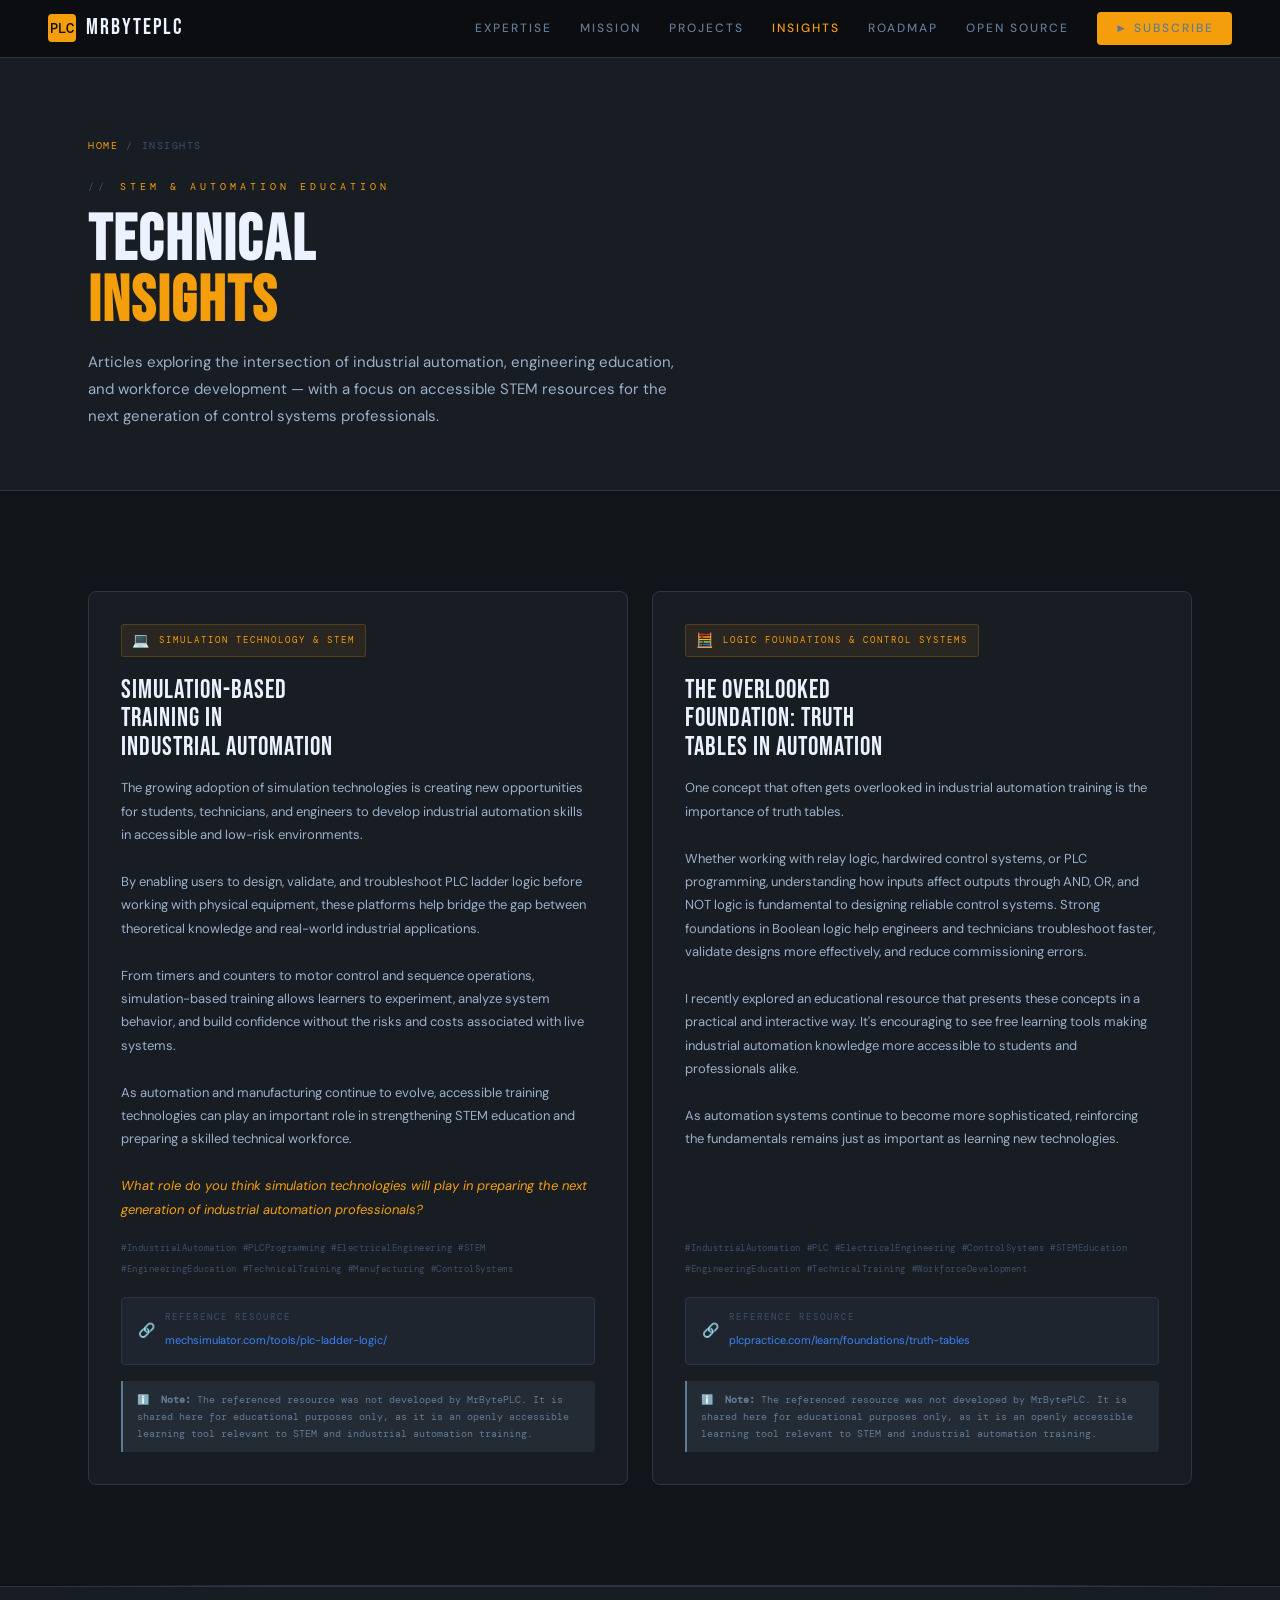
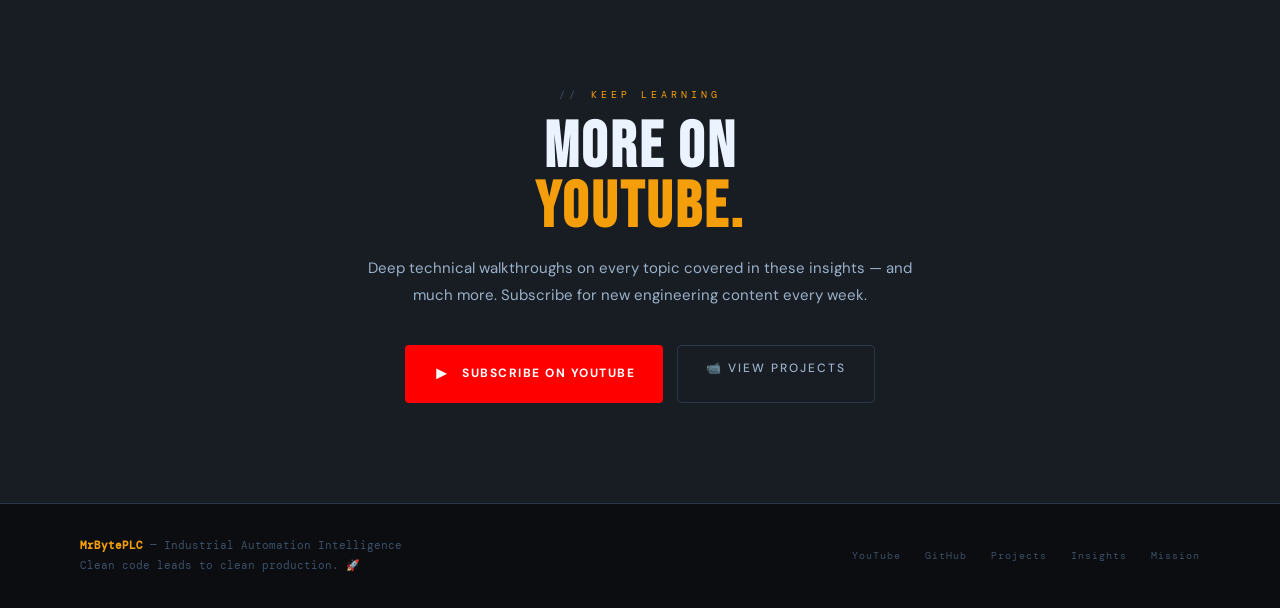
==== pages/insights.html @ 3a4d5b55 "Add files via upload" ====
<!DOCTYPE html>
<html lang="en">
<head>
<meta charset="UTF-8">
<meta name="viewport" content="width=device-width, initial-scale=1.0">
<meta name="description" content="MrBytePLC Insights &#x2014; Technical articles on industrial automation, STEM education, and workforce development in control systems engineering.">
<title>Insights &#x2014; MrBytePLC</title>
<link rel="stylesheet" href="../assets/css/main.css">
<link rel="stylesheet" href="../assets/css/sections.css">
<style>
/* ── Insights page hero ── */
.page-hero {
  padding-top: 58px;
  background: var(--plate);
  border-bottom: 1px solid var(--wire);
}
.page-hero-inner {
  max-width: 1200px; margin: 0 auto; padding: 80px 48px 60px;
}
.page-eyebrow {
  font-family: var(--mono); font-size: 10px; color: var(--amber);
  letter-spacing: 4px; text-transform: uppercase;
  display: flex; align-items: center; gap: 12px; margin-bottom: 16px;
}
.page-eyebrow::before { content: '//'; color: var(--dim); }
.page-h1 {
  font-family: var(--display); font-size: clamp(48px, 5vw, 80px);
  letter-spacing: 2px; line-height: .95; color: var(--bright); margin-bottom: 16px;
}
.page-h1 em { font-style: normal; color: var(--amber); }
.page-sub {
  font-size: 15px; color: var(--body); max-width: 600px; line-height: 1.8;
}

/* ── Breadcrumb ── */
.breadcrumb {
  display: flex; align-items: center; gap: 8px;
  font-family: var(--mono); font-size: 10px; color: var(--dim);
  letter-spacing: 1.5px; text-transform: uppercase; margin-bottom: 24px;
}
.breadcrumb a { color: var(--amber); text-decoration: none; transition: color .2s; }
.breadcrumb a:hover { color: var(--bright); }
.breadcrumb span { color: var(--dim); }
</style>
</head>
<body>

<!-- &#x2550;&#x2550;&#x2550;&#x2550;&#x2550;&#x2550;&#x2550;&#x2550;&#x2550; NAV &#x2550;&#x2550;&#x2550;&#x2550;&#x2550;&#x2550;&#x2550;&#x2550;&#x2550; -->
<nav>
  <a href="../index.html" class="nav-logo">
    <div class="logo-icon">PLC</div>
    MrBytePLC
  </a>
  <div class="nav-links">
    <a href="../index.html#pillars">Expertise</a>
    <a href="../index.html#mission">Mission</a>
    <a href="../index.html#projects">Projects</a>
    <a href="insights.html" class="active">Insights</a>
    <a href="../index.html#roadmap">Roadmap</a>
    <a href="../index.html#opensource">Open Source</a>
    <a href="https://youtube.com/@mrbyteplc" target="_blank" rel="noopener" class="nav-cta">&#x25BA; Subscribe</a>
  </div>
  <button class="nav-hamburger" id="nav-hamburger" onclick="toggleMobileNav()" aria-label="Menu">
    <span></span><span></span><span></span>
  </button>
</nav>

<div class="nav-mobile" id="nav-mobile">
  <a href="../index.html">&#x2302; Home</a>
  <a href="../index.html#pillars">&#x2699; Expertise</a>
  <a href="../index.html#projects">&#x1F4F9; Projects</a>
  <a href="insights.html">&#x1F4DD; Insights</a>
  <a href="../index.html#opensource">&#x1F4C2; Open Source</a>
  <a href="https://youtube.com/@mrbyteplc" target="_blank" rel="noopener">&#x25BA; YouTube</a>
</div>

<!-- &#x2550;&#x2550;&#x2550;&#x2550;&#x2550;&#x2550;&#x2550;&#x2550;&#x2550; PAGE HERO &#x2550;&#x2550;&#x2550;&#x2550;&#x2550;&#x2550;&#x2550;&#x2550;&#x2550; -->
<div class="page-hero">
  <div class="page-hero-inner">
    <div class="breadcrumb">
      <a href="../index.html">Home</a>
      <span>/</span>
      <span>Insights</span>
    </div>
    <div class="page-eyebrow">STEM &amp; Automation Education</div>
    <h1 class="page-h1">TECHNICAL<br><em>INSIGHTS</em></h1>
    <p class="page-sub">
      Articles exploring the intersection of industrial automation, engineering education, and
      workforce development &#x2014; with a focus on accessible STEM resources for the next generation
      of control systems professionals.
    </p>
  </div>
</div>

<!-- &#x2550;&#x2550;&#x2550;&#x2550;&#x2550;&#x2550;&#x2550;&#x2550;&#x2550; INSIGHTS &#x2550;&#x2550;&#x2550;&#x2550;&#x2550;&#x2550;&#x2550;&#x2550;&#x2550; -->
<section id="insights">
  <div class="section-inner">

    <div class="insights-grid">

      <!-- ───────── POST #1 ───────── -->
      <div class="insight-card fade-up">
        <div class="insight-tag">
          <span class="insight-icon">&#x1F4BB;</span>
          Simulation Technology &amp; STEM
        </div>
        <div class="insight-title">SIMULATION-BASED<br>TRAINING IN<br>INDUSTRIAL AUTOMATION</div>
        <div class="insight-body">
          <p>The growing adoption of simulation technologies is creating new opportunities for students,
          technicians, and engineers to develop industrial automation skills in accessible and low-risk environments.</p>
          <br>
          <p>By enabling users to design, validate, and troubleshoot PLC ladder logic before working with physical
          equipment, these platforms help bridge the gap between theoretical knowledge and real-world industrial applications.</p>
          <br>
          <p>From timers and counters to motor control and sequence operations, simulation-based training allows learners
          to experiment, analyze system behavior, and build confidence without the risks and costs associated with live systems.</p>
          <br>
          <p>As automation and manufacturing continue to evolve, accessible training technologies can play an important
          role in strengthening STEM education and preparing a skilled technical workforce.</p>
          <br>
          <p style="color:var(--amber);font-style:italic;font-size:13px;">
            What role do you think simulation technologies will play in preparing the next generation
            of industrial automation professionals?
          </p>
        </div>

        <div class="insight-hashtags">
          <span class="insight-hashtag">#IndustrialAutomation</span>
          <span class="insight-hashtag">#PLCProgramming</span>
          <span class="insight-hashtag">#ElectricalEngineering</span>
          <span class="insight-hashtag">#STEM</span>
          <span class="insight-hashtag">#EngineeringEducation</span>
          <span class="insight-hashtag">#TechnicalTraining</span>
          <span class="insight-hashtag">#Manufacturing</span>
          <span class="insight-hashtag">#ControlSystems</span>
        </div>

        <div class="insight-ref">
          <span class="insight-ref-icon">&#x1F517;</span>
          <div>
            <div class="insight-ref-label">Reference Resource</div>
            <a href="https://mechsimulator.com/tools/plc-ladder-logic/" target="_blank" rel="noopener">
              mechsimulator.com/tools/plc-ladder-logic/
            </a>
          </div>
        </div>

        <div class="insight-disclaimer">
          &#x2139;&#xFE0F;&nbsp; <strong>Note:</strong> The referenced resource was not developed by MrBytePLC.
          It is shared here for educational purposes only, as it is an openly accessible learning tool
          relevant to STEM and industrial automation training.
        </div>
      </div>

      <!-- ───────── POST #2 ───────── -->
      <div class="insight-card fade-up">
        <div class="insight-tag">
          <span class="insight-icon">&#x1F9EE;</span>
          Logic Foundations &amp; Control Systems
        </div>
        <div class="insight-title">THE OVERLOOKED<br>FOUNDATION: TRUTH<br>TABLES IN AUTOMATION</div>
        <div class="insight-body">
          <p>One concept that often gets overlooked in industrial automation training is the importance of truth tables.</p>
          <br>
          <p>Whether working with relay logic, hardwired control systems, or PLC programming, understanding how inputs
          affect outputs through AND, OR, and NOT logic is fundamental to designing reliable control systems.
          Strong foundations in Boolean logic help engineers and technicians troubleshoot faster, validate designs
          more effectively, and reduce commissioning errors.</p>
          <br>
          <p>I recently explored an educational resource that presents these concepts in a practical and interactive way.
          It&apos;s encouraging to see free learning tools making industrial automation knowledge more accessible to
          students and professionals alike.</p>
          <br>
          <p>As automation systems continue to become more sophisticated, reinforcing the fundamentals remains just as
          important as learning new technologies.</p>
        </div>

        <div class="insight-hashtags">
          <span class="insight-hashtag">#IndustrialAutomation</span>
          <span class="insight-hashtag">#PLC</span>
          <span class="insight-hashtag">#ElectricalEngineering</span>
          <span class="insight-hashtag">#ControlSystems</span>
          <span class="insight-hashtag">#STEMEducation</span>
          <span class="insight-hashtag">#EngineeringEducation</span>
          <span class="insight-hashtag">#TechnicalTraining</span>
          <span class="insight-hashtag">#WorkforceDevelopment</span>
        </div>

        <div class="insight-ref">
          <span class="insight-ref-icon">&#x1F517;</span>
          <div>
            <div class="insight-ref-label">Reference Resource</div>
            <a href="https://plcpractice.com/learn/foundations/truth-tables" target="_blank" rel="noopener">
              plcpractice.com/learn/foundations/truth-tables
            </a>
          </div>
        </div>

        <div class="insight-disclaimer">
          &#x2139;&#xFE0F;&nbsp; <strong>Note:</strong> The referenced resource was not developed by MrBytePLC.
          It is shared here for educational purposes only, as it is an openly accessible learning tool
          relevant to STEM and industrial automation training.
        </div>
      </div>

    </div><!-- /insights-grid -->
  </div>
</section>

<div class="divider"></div>

<!-- &#x2550;&#x2550;&#x2550;&#x2550;&#x2550;&#x2550;&#x2550;&#x2550;&#x2550; CTA &#x2550;&#x2550;&#x2550;&#x2550;&#x2550;&#x2550;&#x2550;&#x2550;&#x2550; -->
<section id="subscribe">
  <div class="subscribe-inner">
    <div class="section-eyebrow fade-up" style="justify-content:center;">Keep Learning</div>
    <h2 class="sub-h2 fade-up">MORE ON<br><em>YOUTUBE.</em></h2>
    <p class="sub-body fade-up">
      Deep technical walkthroughs on every topic covered in these insights &#x2014;
      and much more. Subscribe for new engineering content every week.
    </p>
    <div class="sub-actions fade-up">
      <a href="https://youtube.com/@mrbyteplc" target="_blank" rel="noopener" class="yt-btn">
        <span class="yt-icon">&#x25BA;</span> Subscribe on YouTube
      </a>
      <a href="../index.html#projects" class="btn-ghost">&#x1F4F9; View Projects</a>
    </div>
  </div>
</section>

<!-- &#x2550;&#x2550;&#x2550;&#x2550;&#x2550;&#x2550;&#x2550;&#x2550;&#x2550; FOOTER &#x2550;&#x2550;&#x2550;&#x2550;&#x2550;&#x2550;&#x2550;&#x2550;&#x2550; -->
<footer>
  <div class="footer-left">
    <strong>MrBytePLC</strong> &#x2014; Industrial Automation Intelligence<br>
    Clean code leads to clean production. &#x1F680;
  </div>
  <div class="footer-links">
    <a href="https://youtube.com/@mrbyteplc" target="_blank" rel="noopener">YouTube</a>
    <a href="https://github.com/mrbyteplc" target="_blank" rel="noopener">GitHub</a>
    <a href="../index.html#projects">Projects</a>
    <a href="insights.html">Insights</a>
    <a href="../index.html#mission">Mission</a>
  </div>
</footer>

<script>
// Mobile nav toggle
function toggleMobileNav() {
  const nav = document.getElementById('nav-mobile');
  const btn = document.getElementById('nav-hamburger');
  const open = nav.classList.toggle('open');
  btn.classList.toggle('open', open);
}
document.addEventListener('click', e => {
  if (e.target.matches('.nav-mobile a')) {
    document.getElementById('nav-mobile').classList.remove('open');
    document.getElementById('nav-hamburger').classList.remove('open');
  }
});

// Scroll animations
const observer = new IntersectionObserver((entries) => {
  entries.forEach((e, i) => {
    if (e.isIntersecting) {
      setTimeout(() => e.target.classList.add('visible'), i * 80);
      observer.unobserve(e.target);
    }
  });
}, { threshold: 0.08 });
document.querySelectorAll('.fade-up').forEach(el => observer.observe(el));
</script>
</body>
</html>
---- assets/css/main.css ----
/* ════════════════════════════════════════════════════
   MrBytePLC — Industrial Editorial Design System
   Dark steel + molten amber accent + precision grid
   Bebas Neue headers / DM Mono data / DM Sans body
   ════════════════════════════════════════════════════ */

@import url('https://fonts.googleapis.com/css2?family=Bebas+Neue&family=DM+Mono:ital,wght@0,300;0,400;0,500;1,300&family=DM+Sans:ital,opsz,wght@0,9..40,300;0,9..40,400;0,9..40,500;0,9..40,700;1,9..40,300&display=swap');

:root {
  --ink:    #0b0d10;
  --steel:  #111519;
  --plate:  #181d24;
  --seam:   #232b35;
  --grid:   #1e252f;
  --wire:   #2a3545;
  --dim:    #3d5068;
  --muted:  #627b95;
  --body:   #9ab0c8;
  --text:   #d4e4f4;
  --bright: #eaf3ff;
  --amber:  #f59e0b;
  --amber2: #d97706;
  --amberg: rgba(245,158,11,.08);
  --green:  #10b981;
  --greeng: rgba(16,185,129,.08);
  --red:    #ef4444;
  --blue:   #3b82f6;
  --blueg:  rgba(59,130,246,.08);
  --mono: 'DM Mono', monospace;
  --sans: 'DM Sans', sans-serif;
  --display: 'Bebas Neue', sans-serif;
}

*, *::before, *::after { box-sizing: border-box; margin: 0; padding: 0; }
html { scroll-behavior: smooth; }

body {
  background: var(--ink);
  color: var(--text);
  font-family: var(--sans);
  font-size: 15px;
  line-height: 1.65;
  overflow-x: hidden;
}

::-webkit-scrollbar { width: 4px; }
::-webkit-scrollbar-track { background: var(--steel); }
::-webkit-scrollbar-thumb { background: var(--amber); border-radius: 2px; }

/* ── Background grid texture ── */
body::before {
  content: '';
  position: fixed; inset: 0;
  background-image:
    repeating-linear-gradient(0deg, transparent, transparent 39px, rgba(255,255,255,.018) 40px),
    repeating-linear-gradient(90deg, transparent, transparent 39px, rgba(255,255,255,.018) 40px);
  pointer-events: none; z-index: 0;
}

/* ══════════════════════════════════
   NAV
   ══════════════════════════════════ */
nav {
  position: fixed; top: 0; left: 0; right: 0; z-index: 100;
  background: rgba(11,13,16,.92);
  backdrop-filter: blur(20px);
  border-bottom: 1px solid var(--wire);
  padding: 0 48px;
  display: flex; align-items: center; justify-content: space-between;
  height: 58px;
}
.nav-logo {
  font-family: var(--display);
  font-size: 22px;
  letter-spacing: 2px;
  color: var(--bright);
  text-decoration: none;
  display: flex; align-items: center; gap: 10px;
}
.nav-logo .logo-icon {
  width: 28px; height: 28px;
  background: var(--amber);
  border-radius: 4px;
  display: flex; align-items: center; justify-content: center;
  font-size: 14px; font-family: var(--mono); font-weight: 500;
  color: var(--ink); letter-spacing: 0;
}
.nav-links { display: flex; gap: 28px; align-items: center; }
.nav-links a {
  color: var(--muted); text-decoration: none; font-size: 12px;
  font-weight: 500; letter-spacing: 2px; text-transform: uppercase;
  transition: color .2s;
}
.nav-links a:hover, .nav-links a.active { color: var(--amber); }
.nav-cta {
  background: var(--amber); color: var(--ink);
  padding: 7px 18px; border-radius: 4px;
  font-size: 11px; font-weight: 700; letter-spacing: 1.5px;
  text-transform: uppercase; text-decoration: none;
  transition: background .2s;
}
.nav-cta:hover { background: var(--amber2); color: var(--ink) !important; }

/* ── Mobile menu toggle ── */
.nav-hamburger {
  display: none; flex-direction: column; gap: 5px; cursor: pointer;
  background: none; border: none; padding: 4px;
}
.nav-hamburger span {
  display: block; width: 22px; height: 2px;
  background: var(--muted); border-radius: 2px;
  transition: all .25s;
}
.nav-hamburger.open span:nth-child(1) { transform: rotate(45deg) translate(5px, 5px); }
.nav-hamburger.open span:nth-child(2) { opacity: 0; }
.nav-hamburger.open span:nth-child(3) { transform: rotate(-45deg) translate(5px, -5px); }

.nav-mobile {
  display: none; position: fixed;
  top: 58px; left: 0; right: 0;
  background: rgba(11,13,16,.98);
  border-bottom: 1px solid var(--wire);
  padding: 24px 28px; flex-direction: column; gap: 20px; z-index: 99;
}
.nav-mobile.open { display: flex; }
.nav-mobile a {
  color: var(--muted); text-decoration: none; font-size: 13px;
  font-weight: 500; letter-spacing: 2px; text-transform: uppercase;
  transition: color .2s; padding: 8px 0; border-bottom: 1px solid var(--seam);
}
.nav-mobile a:hover { color: var(--amber); }

/* ══════════════════════════════════
   SECTION STRUCTURE
   ══════════════════════════════════ */
section { position: relative; z-index: 1; }
.section-inner { max-width: 1200px; margin: 0 auto; padding: 100px 48px; }
.section-inner.narrow { max-width: 860px; }

.section-eyebrow {
  font-family: var(--mono); font-size: 10px; color: var(--amber);
  letter-spacing: 4px; text-transform: uppercase;
  margin-bottom: 14px; display: flex; align-items: center; gap: 12px;
}
.section-eyebrow::before { content: '//'; color: var(--dim); }

.section-h2 {
  font-family: var(--display); font-size: clamp(42px, 4vw, 64px);
  letter-spacing: 2px; line-height: .95;
  color: var(--bright); margin-bottom: 16px;
}
.section-sub {
  font-size: 15px; color: var(--body); max-width: 580px;
  line-height: 1.8; margin-bottom: 60px;
}

/* Divider */
.divider {
  height: 1px;
  background: linear-gradient(90deg, transparent, var(--wire) 20%, var(--wire) 80%, transparent);
  margin: 0 48px;
}

/* ══════════════════════════════════
   BUTTONS
   ══════════════════════════════════ */
.btn-primary {
  background: var(--amber); color: var(--ink);
  padding: 13px 28px; border-radius: 4px; font-weight: 700;
  font-size: 12px; letter-spacing: 2px; text-transform: uppercase;
  text-decoration: none; transition: all .2s;
  border: 2px solid var(--amber); display: inline-block;
}
.btn-primary:hover { background: transparent; color: var(--amber); }

.btn-ghost {
  border: 1px solid var(--wire); color: var(--body);
  padding: 13px 28px; border-radius: 4px; font-weight: 500;
  font-size: 12px; letter-spacing: 2px; text-transform: uppercase;
  text-decoration: none; transition: all .2s; display: inline-block;
}
.btn-ghost:hover { border-color: var(--amber); color: var(--amber); }

/* ══════════════════════════════════
   FOOTER
   ══════════════════════════════════ */
footer {
  background: var(--ink);
  border-top: 1px solid var(--wire);
  padding: 32px 80px;
  display: flex; align-items: center; justify-content: space-between;
  position: relative; z-index: 1;
}
.footer-left { font-family: var(--mono); font-size: 11px; color: var(--dim); line-height: 1.8; }
.footer-left strong { color: var(--amber); }
.footer-links { display: flex; gap: 24px; }
.footer-links a {
  font-family: var(--mono); font-size: 10px; color: var(--dim);
  text-decoration: none; letter-spacing: 1px; transition: color .2s;
}
.footer-links a:hover { color: var(--amber); }

/* ══════════════════════════════════
   MODAL VIDEO
   ══════════════════════════════════ */
.modal-overlay {
  display: none; position: fixed; inset: 0; z-index: 1000;
  background: rgba(11,13,16,.94); backdrop-filter: blur(8px);
  align-items: center; justify-content: center;
}
.modal-overlay.open { display: flex; }
.modal-box {
  background: var(--plate); border: 1px solid var(--wire);
  border-radius: 10px; padding: 0; overflow: hidden;
  max-width: 860px; width: 90%; max-height: 90vh;
  position: relative;
}
.modal-close {
  position: absolute; top: 16px; right: 16px;
  background: var(--seam); border: none; color: var(--muted);
  width: 34px; height: 34px; border-radius: 50%; cursor: pointer;
  font-size: 16px; transition: all .2s; z-index: 10;
}
.modal-close:hover { background: var(--red); color: #fff; }
.modal-iframe { display: block; width: 100%; aspect-ratio: 16/9; border: none; }

/* ══════════════════════════════════
   ANIMATIONS
   ══════════════════════════════════ */
.fade-up {
  opacity: 0; transform: translateY(24px);
  transition: opacity .7s ease, transform .7s ease;
}
.fade-up.visible { opacity: 1; transform: translateY(0); }

/* ══════════════════════════════════
   RESPONSIVE
   ══════════════════════════════════ */
@media (max-width: 900px) {
  nav { padding: 0 24px; }
  .nav-links { display: none; }
  .nav-hamburger { display: flex; }
  .section-inner { padding: 60px 28px; }
  .divider { margin: 0 24px; }
  footer { flex-direction: column; gap: 16px; padding: 28px; text-align: center; }
  .footer-links { flex-wrap: wrap; justify-content: center; }
}
---- assets/css/sections.css ----
/* ══════════════════════════════════
   PILLARS — What We Build
   ══════════════════════════════════ */
#pillars { background: var(--steel); }
.pillars-grid {
  display: grid; grid-template-columns: repeat(3, 1fr); gap: 2px;
  background: var(--wire); border: 1px solid var(--wire);
  border-radius: 6px; overflow: hidden;
}
.pillar {
  background: var(--plate); padding: 36px 28px;
  transition: background .25s; cursor: default;
}
.pillar:hover { background: var(--grid); }
.pillar-icon { font-size: 24px; margin-bottom: 18px; }
.pillar-num {
  font-family: var(--mono); font-size: 10px; color: var(--dim);
  letter-spacing: 2px; margin-bottom: 10px;
}
.pillar h3 {
  font-family: var(--display); font-size: 24px; letter-spacing: 1px;
  color: var(--bright); margin-bottom: 10px; line-height: 1.1;
}
.pillar p { font-size: 13px; color: var(--muted); line-height: 1.7; }
.pillar-tag {
  display: inline-block; margin-top: 16px;
  font-family: var(--mono); font-size: 9px; letter-spacing: 2px;
  color: var(--amber); background: var(--amberg);
  border: 1px solid rgba(245,158,11,.2); padding: 3px 8px; border-radius: 3px;
}

/* ══════════════════════════════════
   MISSION BAND
   ══════════════════════════════════ */
#mission {
  background: var(--plate);
  border-top: 1px solid var(--wire);
  border-bottom: 1px solid var(--wire);
}
.mission-grid { display: grid; grid-template-columns: 1fr 1fr; gap: 80px; align-items: center; }
.mission-left p { font-size: 16px; color: var(--body); line-height: 1.9; margin-bottom: 20px; }
.mission-left p strong { color: var(--amber); font-weight: 500; }
.mission-quote {
  border-left: 3px solid var(--amber);
  padding: 20px 24px; margin: 30px 0;
  background: var(--amberg); border-radius: 0 6px 6px 0;
}
.mission-quote p {
  font-family: var(--mono); font-size: 13px; color: var(--text);
  line-height: 1.8; margin: 0; font-style: italic;
}
.impact-cards { display: flex; flex-direction: column; gap: 14px; }
.impact-card {
  background: var(--grid); border: 1px solid var(--wire);
  border-radius: 6px; padding: 20px 22px;
  display: flex; gap: 18px; align-items: flex-start;
  transition: border-color .2s;
}
.impact-card:hover { border-color: var(--amber); }
.impact-icon { font-size: 22px; flex-shrink: 0; margin-top: 2px; }
.impact-title { font-size: 13px; font-weight: 600; color: var(--bright); margin-bottom: 5px; letter-spacing: .3px; }
.impact-desc { font-size: 12px; color: var(--muted); line-height: 1.6; }

/* ══════════════════════════════════
   PROJECTS / VIDEOS SECTION
   ══════════════════════════════════ */
#projects { background: var(--ink); }

/* Filter bar */
.filter-bar {
  display: flex; gap: 8px; margin-bottom: 40px; flex-wrap: wrap;
}
.filter-btn {
  padding: 7px 16px; border-radius: 4px; cursor: pointer;
  font-family: var(--mono); font-size: 10px; letter-spacing: 2px;
  text-transform: uppercase; transition: all .2s;
  border: 1px solid var(--wire); background: transparent; color: var(--muted);
}
.filter-btn:hover, .filter-btn.active {
  background: var(--amber); color: var(--ink); border-color: var(--amber);
}

/* Category labels */
.cat-studio  { background: rgba(245,158,11,.15); color: var(--amber); border-color: rgba(245,158,11,.3); }
.cat-oee     { background: rgba(16,185,129,.15);  color: var(--green); border-color: rgba(16,185,129,.3); }
.cat-network { background: rgba(59,130,246,.15);  color: var(--blue);  border-color: rgba(59,130,246,.3); }
.cat-mes     { background: rgba(168,85,247,.15);  color: #a855f7;      border-color: rgba(168,85,247,.3); }
.cat-troubl  { background: rgba(239,68,68,.15);   color: var(--red);   border-color: rgba(239,68,68,.3); }
.cat-vision  { background: rgba(251,191,36,.15);  color: #fbbf24;      border-color: rgba(251,191,36,.3); }

/* Add video panel */
.add-video-panel {
  background: var(--plate); border: 1px solid var(--wire);
  border-radius: 8px; padding: 28px; margin-bottom: 40px;
}
.avp-title {
  font-family: var(--display); font-size: 22px; letter-spacing: 1.5px;
  color: var(--bright); margin-bottom: 20px;
  display: flex; align-items: center; gap: 10px;
}
.avp-title span { color: var(--amber); }
.form-row { display: grid; grid-template-columns: 1fr 1fr; gap: 14px; margin-bottom: 14px; }
.form-row.full { grid-template-columns: 1fr; }
.field label {
  display: block; font-family: var(--mono); font-size: 10px; letter-spacing: 2px;
  color: var(--muted); text-transform: uppercase; margin-bottom: 6px;
}
.field input, .field select, .field textarea {
  width: 100%; background: var(--ink); border: 1px solid var(--wire);
  color: var(--text); font-family: var(--sans); font-size: 13px;
  padding: 10px 14px; border-radius: 4px; outline: none; transition: border-color .2s;
}
.field textarea { resize: vertical; min-height: 72px; }
.field input:focus, .field select:focus, .field textarea:focus { border-color: var(--amber); }
.field select option { background: var(--ink); }
.form-actions { display: flex; gap: 10px; margin-top: 6px; }
.btn-add {
  background: var(--amber); color: var(--ink); border: none;
  padding: 10px 24px; border-radius: 4px; font-family: var(--sans);
  font-weight: 700; font-size: 12px; letter-spacing: 1.5px;
  text-transform: uppercase; cursor: pointer; transition: background .2s;
}
.btn-add:hover { background: var(--amber2); }
.btn-cancel {
  background: transparent; color: var(--muted); border: 1px solid var(--wire);
  padding: 10px 18px; border-radius: 4px; font-family: var(--sans);
  font-size: 12px; cursor: pointer; transition: all .2s;
}
.btn-cancel:hover { border-color: var(--muted); color: var(--text); }

.btn-toggle-add {
  display: flex; align-items: center; gap: 8px;
  background: var(--amberg); color: var(--amber);
  border: 1px solid rgba(245,158,11,.3); padding: 10px 20px;
  border-radius: 4px; font-family: var(--mono); font-size: 11px;
  letter-spacing: 2px; text-transform: uppercase; cursor: pointer;
  transition: all .2s; margin-bottom: 24px;
}
.btn-toggle-add:hover { background: var(--amber); color: var(--ink); }

/* Project / Video cards */
.video-grid {
  display: grid; grid-template-columns: repeat(3, 1fr); gap: 20px;
}
.video-card {
  background: var(--plate); border: 1px solid var(--wire);
  border-radius: 8px; overflow: hidden;
  transition: border-color .25s, transform .2s;
}
.video-card:hover { border-color: var(--amber); transform: translateY(-3px); }
.vc-thumb {
  position: relative; aspect-ratio: 16/9;
  background: var(--grid); cursor: pointer; overflow: hidden;
}
.vc-thumb img {
  width: 100%; height: 100%; object-fit: cover; transition: transform .3s;
}
.video-card:hover .vc-thumb img { transform: scale(1.04); }
.vc-play {
  position: absolute; inset: 0;
  display: flex; align-items: center; justify-content: center;
  background: rgba(0,0,0,.35); opacity: 0; transition: opacity .2s;
}
.vc-thumb:hover .vc-play { opacity: 1; }
.vc-play-icon {
  width: 48px; height: 48px; background: var(--amber);
  border-radius: 50%; display: flex; align-items: center; justify-content: center;
  font-size: 18px; color: var(--ink); padding-left: 3px;
}
.vc-duration {
  position: absolute; bottom: 8px; right: 8px;
  background: rgba(0,0,0,.75); color: var(--bright);
  font-family: var(--mono); font-size: 10px; padding: 2px 6px;
  border-radius: 3px; letter-spacing: .5px;
}
.vc-cat {
  position: absolute; top: 8px; left: 8px;
  font-family: var(--mono); font-size: 9px; letter-spacing: 1.5px;
  text-transform: uppercase; padding: 3px 8px; border-radius: 3px; border: 1px solid;
}
.vc-body { padding: 18px; }
.vc-title { font-size: 14px; font-weight: 600; color: var(--bright); line-height: 1.4; margin-bottom: 8px; }
.vc-desc { font-size: 12px; color: var(--muted); line-height: 1.6; margin-bottom: 14px; }

/* Project benefits list */
.vc-benefits {
  list-style: none; padding: 0; margin: 0 0 14px;
  display: flex; flex-direction: column; gap: 5px;
}
.vc-benefits li {
  font-size: 11px; color: var(--body); display: flex; align-items: flex-start; gap: 7px;
  line-height: 1.5;
}
.vc-benefits li::before { content: '✦'; color: var(--amber); flex-shrink: 0; font-size: 9px; margin-top: 2px; }

.vc-meta {
  display: flex; align-items: center; justify-content: space-between;
  border-top: 1px solid var(--seam); padding-top: 12px;
}
.vc-meta-left { font-family: var(--mono); font-size: 10px; color: var(--dim); }
.vc-watch {
  font-family: var(--mono); font-size: 10px; color: var(--amber);
  text-decoration: none; letter-spacing: 1px; padding: 4px 10px;
  border: 1px solid rgba(245,158,11,.3); border-radius: 3px;
  transition: all .2s;
}
.vc-watch:hover { background: var(--amber); color: var(--ink); }
.vc-del {
  background: none; border: none; color: var(--dim); cursor: pointer;
  font-size: 13px; padding: 4px 6px; transition: color .2s;
}
.vc-del:hover { color: var(--red); }

.empty-state {
  grid-column: 1/-1; text-align: center; padding: 80px 40px;
  border: 1px dashed var(--wire); border-radius: 8px;
}
.empty-state h3 { font-family: var(--display); font-size: 32px; color: var(--dim); margin-bottom: 10px; letter-spacing: 2px; }
.empty-state p { font-size: 13px; color: var(--dim); }

/* ══════════════════════════════════
   INSIGHTS / BLOG
   ══════════════════════════════════ */
#insights { background: var(--steel); }
.insights-grid {
  display: grid; grid-template-columns: repeat(2, 1fr); gap: 24px;
}
.insight-card {
  background: var(--plate); border: 1px solid var(--wire);
  border-radius: 8px; padding: 32px;
  transition: border-color .25s, transform .2s;
  display: flex; flex-direction: column;
}
.insight-card:hover { border-color: var(--amber); transform: translateY(-3px); }
.insight-tag {
  display: inline-flex; align-items: center; gap: 8px;
  font-family: var(--mono); font-size: 9px; letter-spacing: 2px;
  text-transform: uppercase; color: var(--amber);
  background: var(--amberg); border: 1px solid rgba(245,158,11,.2);
  padding: 4px 10px; border-radius: 3px; margin-bottom: 20px; width: fit-content;
}
.insight-icon { font-size: 14px; }
.insight-title {
  font-family: var(--display); font-size: 26px; letter-spacing: 1px;
  color: var(--bright); line-height: 1.1; margin-bottom: 14px;
}
.insight-body {
  font-size: 13px; color: var(--body); line-height: 1.8;
  margin-bottom: 20px; flex: 1;
}
.insight-hashtags {
  display: flex; gap: 6px; flex-wrap: wrap; margin-bottom: 20px;
}
.insight-hashtag {
  font-family: var(--mono); font-size: 9px; color: var(--dim);
  letter-spacing: .5px;
}
.insight-ref {
  background: var(--grid); border: 1px solid var(--wire);
  border-radius: 4px; padding: 12px 16px; margin-bottom: 16px;
  display: flex; align-items: center; gap: 10px;
}
.insight-ref-icon { font-size: 14px; color: var(--amber); flex-shrink: 0; }
.insight-ref-label {
  font-family: var(--mono); font-size: 9px; letter-spacing: 2px;
  text-transform: uppercase; color: var(--dim); margin-bottom: 3px;
}
.insight-ref a {
  font-size: 11px; color: var(--blue); text-decoration: none; word-break: break-all;
  transition: color .2s;
}
.insight-ref a:hover { color: var(--amber); }
.insight-disclaimer {
  background: var(--seam); border-left: 2px solid var(--muted);
  border-radius: 0 4px 4px 0; padding: 10px 14px;
  font-family: var(--mono); font-size: 10px; color: var(--muted);
  line-height: 1.7; margin-top: auto;
}

/* ══════════════════════════════════
   ROADMAP
   ══════════════════════════════════ */
#roadmap { background: var(--steel); }
.roadmap-list { display: flex; flex-direction: column; gap: 0; }
.roadmap-item {
  display: grid; grid-template-columns: 160px 1fr;
  gap: 32px; padding: 28px 0; border-bottom: 1px solid var(--wire);
  align-items: start;
}
.roadmap-item:last-child { border-bottom: none; }
.rm-phase {
  font-family: var(--mono); font-size: 10px; letter-spacing: 2px;
  text-transform: uppercase; color: var(--amber); padding-top: 4px;
}
.rm-status {
  display: inline-block; margin-top: 8px;
  font-size: 9px; padding: 2px 8px; border-radius: 3px;
  background: var(--greeng); color: var(--green);
  border: 1px solid rgba(16,185,129,.3);
}
.rm-status.building {
  background: var(--amberg); color: var(--amber);
  border-color: rgba(245,158,11,.3);
}
.rm-status.planned {
  background: var(--blueg); color: var(--blue);
  border-color: rgba(59,130,246,.3);
}
.rm-body h4 {
  font-family: var(--display); font-size: 22px; letter-spacing: 1px;
  color: var(--bright); margin-bottom: 8px; line-height: 1.1;
}
.rm-body p { font-size: 13px; color: var(--muted); line-height: 1.7; }
.rm-tags { display: flex; gap: 6px; flex-wrap: wrap; margin-top: 12px; }
.rm-tag {
  font-family: var(--mono); font-size: 9px; letter-spacing: 1.5px;
  padding: 3px 8px; border-radius: 3px;
  background: var(--seam); color: var(--body); border: 1px solid var(--wire);
}

/* ══════════════════════════════════
   OPEN SOURCE
   ══════════════════════════════════ */
#opensource { background: var(--ink); }
.os-grid { display: grid; grid-template-columns: repeat(3, 1fr); gap: 14px; }
.os-card {
  background: var(--plate); border: 1px solid var(--wire);
  border-radius: 8px; padding: 22px; transition: border-color .2s, transform .15s;
}
.os-card:hover { border-color: var(--green); transform: translateY(-2px); }
.os-lang {
  display: flex; align-items: center; gap: 7px;
  font-family: var(--mono); font-size: 10px; color: var(--muted); margin-bottom: 14px;
}
.os-dot { width: 10px; height: 10px; border-radius: 50%; }
.os-name { font-size: 14px; font-weight: 600; color: var(--bright); margin-bottom: 7px; }
.os-desc { font-size: 12px; color: var(--muted); line-height: 1.6; margin-bottom: 14px; }
.os-stars { font-family: var(--mono); font-size: 10px; color: var(--dim); }
.os-link {
  font-family: var(--mono); font-size: 10px; color: var(--green);
  letter-spacing: 1.5px; text-transform: uppercase; text-decoration: none;
}
.os-link:hover { color: var(--amber); }

/* ══════════════════════════════════
   SUBSCRIBE CTA
   ══════════════════════════════════ */
#subscribe {
  background: var(--plate);
  border-top: 1px solid var(--wire);
  text-align: center;
}
.subscribe-inner { max-width: 680px; margin: 0 auto; padding: 100px 48px; }
.sub-h2 {
  font-family: var(--display); font-size: clamp(48px, 5vw, 80px);
  letter-spacing: 3px; color: var(--bright); margin-bottom: 16px; line-height: .95;
}
.sub-h2 em { font-style: normal; color: var(--amber); }
.sub-body { font-size: 15px; color: var(--body); margin-bottom: 36px; line-height: 1.8; }
.sub-actions { display: flex; gap: 14px; justify-content: center; flex-wrap: wrap; }
.yt-btn {
  display: flex; align-items: center; gap: 10px;
  background: #ff0000; color: #fff; padding: 14px 28px;
  border-radius: 4px; font-weight: 700; font-size: 12px;
  letter-spacing: 1.5px; text-transform: uppercase;
  text-decoration: none; transition: opacity .2s;
}
.yt-btn:hover { opacity: .85; }
.yt-icon { font-size: 18px; }

/* ══════════════════════════════════
   RESPONSIVE — sections
   ══════════════════════════════════ */
@media (max-width: 900px) {
  .pillars-grid { grid-template-columns: 1fr; }
  .mission-grid { grid-template-columns: 1fr; }
  .video-grid { grid-template-columns: 1fr; }
  .insights-grid { grid-template-columns: 1fr; }
  .roadmap-item { grid-template-columns: 1fr; }
  .os-grid { grid-template-columns: 1fr; }
  .subscribe-inner { padding: 60px 28px; }
}
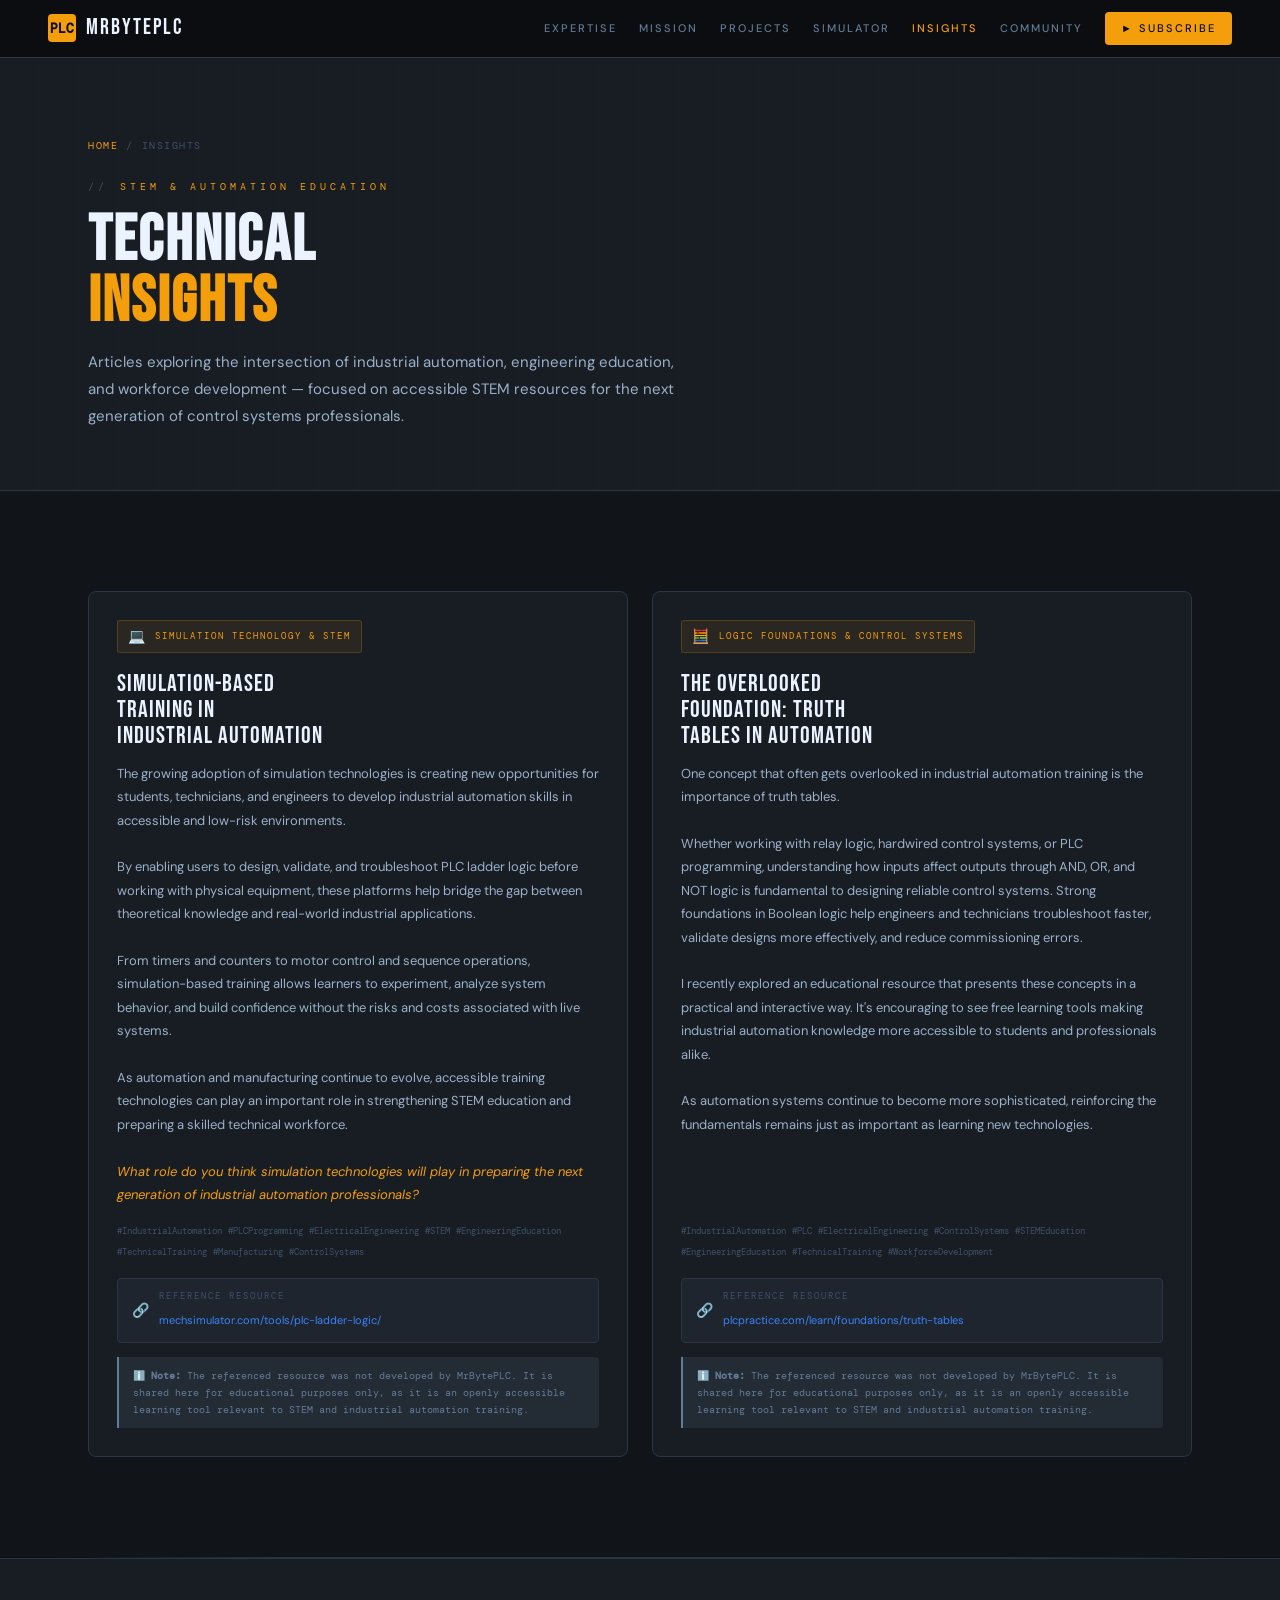
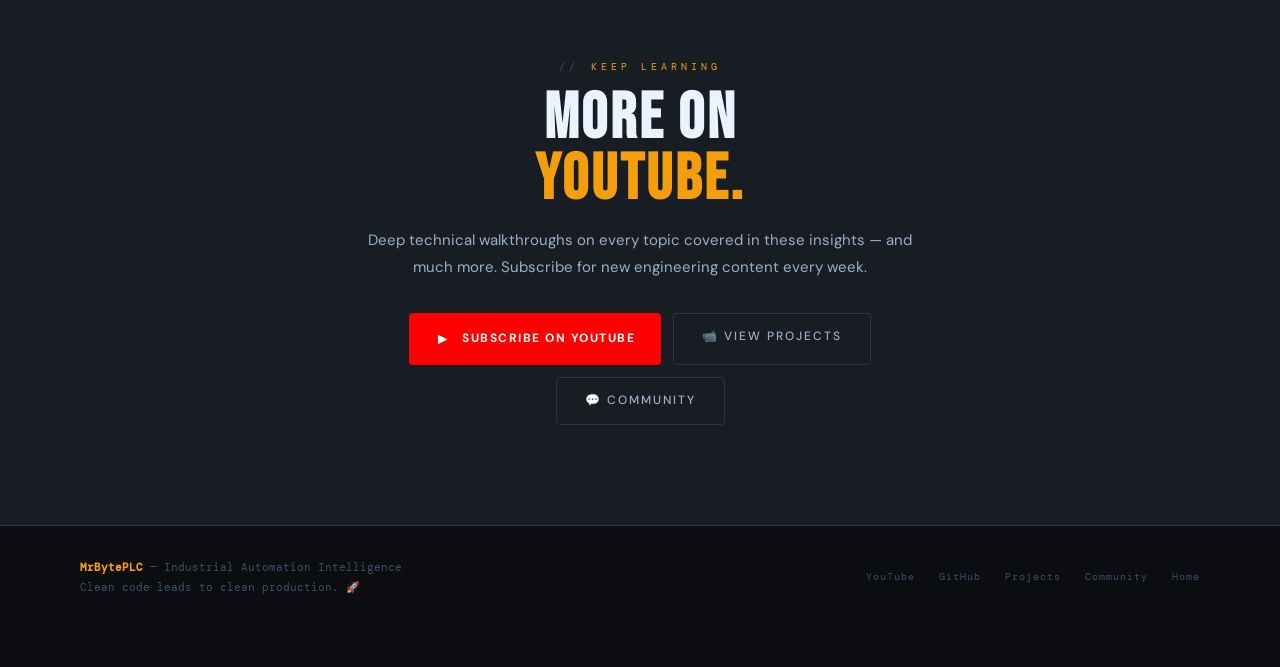
==== commit 03aab276: "Add files via upload" ====
--- a/pages/insights.html
+++ b/pages/insights.html
@@ -2,62 +2,38 @@
 <html lang="en">
 <head>
 <meta charset="UTF-8">
-<meta name="viewport" content="width=device-width, initial-scale=1.0">
-<meta name="description" content="MrBytePLC Insights &#x2014; Technical articles on industrial automation, STEM education, and workforce development in control systems engineering.">
+<meta name="viewport" content="width=device-width, initial-scale=1.0, maximum-scale=5.0">
+<meta name="description" content="MrBytePLC Insights &#x2014; Technical articles on industrial automation, STEM education, and workforce development.">
 <title>Insights &#x2014; MrBytePLC</title>
 <link rel="stylesheet" href="../assets/css/main.css">
 <link rel="stylesheet" href="../assets/css/sections.css">
 <style>
-/* ── Insights page hero ── */
-.page-hero {
-  padding-top: 58px;
-  background: var(--plate);
-  border-bottom: 1px solid var(--wire);
-}
-.page-hero-inner {
-  max-width: 1200px; margin: 0 auto; padding: 80px 48px 60px;
-}
-.page-eyebrow {
-  font-family: var(--mono); font-size: 10px; color: var(--amber);
-  letter-spacing: 4px; text-transform: uppercase;
-  display: flex; align-items: center; gap: 12px; margin-bottom: 16px;
-}
+.page-hero { padding-top: var(--nav-h); background: var(--plate); border-bottom: 1px solid var(--wire); }
+.page-hero-inner { max-width: 1200px; margin: 0 auto; padding: 80px 48px 60px; }
+.page-eyebrow { font-family: var(--mono); font-size: 10px; color: var(--amber); letter-spacing: 4px; text-transform: uppercase; display: flex; align-items: center; gap: 12px; margin-bottom: 16px; }
 .page-eyebrow::before { content: '//'; color: var(--dim); }
-.page-h1 {
-  font-family: var(--display); font-size: clamp(48px, 5vw, 80px);
-  letter-spacing: 2px; line-height: .95; color: var(--bright); margin-bottom: 16px;
-}
+.page-h1 { font-family: var(--display); font-size: clamp(40px, 5vw, 80px); letter-spacing: 2px; line-height: .95; color: var(--bright); margin-bottom: 16px; }
 .page-h1 em { font-style: normal; color: var(--amber); }
-.page-sub {
-  font-size: 15px; color: var(--body); max-width: 600px; line-height: 1.8;
-}
-
-/* ── Breadcrumb ── */
-.breadcrumb {
-  display: flex; align-items: center; gap: 8px;
-  font-family: var(--mono); font-size: 10px; color: var(--dim);
-  letter-spacing: 1.5px; text-transform: uppercase; margin-bottom: 24px;
-}
-.breadcrumb a { color: var(--amber); text-decoration: none; transition: color .2s; }
+.page-sub { font-size: 15px; color: var(--body); max-width: 600px; line-height: 1.8; }
+.breadcrumb { display: flex; align-items: center; gap: 8px; font-family: var(--mono); font-size: 10px; color: var(--dim); letter-spacing: 1.5px; text-transform: uppercase; margin-bottom: 24px; }
+.breadcrumb a { color: var(--amber); text-decoration: none; }
 .breadcrumb a:hover { color: var(--bright); }
-.breadcrumb span { color: var(--dim); }
+@media (max-width: 480px) { .page-hero-inner { padding: 48px 16px 36px; } .page-h1 { font-size: clamp(32px, 10vw, 56px); } }
 </style>
 </head>
 <body>
 
-<!-- &#x2550;&#x2550;&#x2550;&#x2550;&#x2550;&#x2550;&#x2550;&#x2550;&#x2550; NAV &#x2550;&#x2550;&#x2550;&#x2550;&#x2550;&#x2550;&#x2550;&#x2550;&#x2550; -->
 <nav>
   <a href="../index.html" class="nav-logo">
-    <div class="logo-icon">PLC</div>
-    MrBytePLC
+    <div class="logo-icon">PLC</div>MrBytePLC
   </a>
   <div class="nav-links">
     <a href="../index.html#pillars">Expertise</a>
     <a href="../index.html#mission">Mission</a>
     <a href="../index.html#projects">Projects</a>
+    <a href="../index.html#simulator">Simulator</a>
     <a href="insights.html" class="active">Insights</a>
-    <a href="../index.html#roadmap">Roadmap</a>
-    <a href="../index.html#opensource">Open Source</a>
+    <a href="../index.html#comments">Community</a>
     <a href="https://youtube.com/@mrbyteplc" target="_blank" rel="noopener" class="nav-cta">&#x25BA; Subscribe</a>
   </div>
   <button class="nav-hamburger" id="nav-hamburger" onclick="toggleMobileNav()" aria-label="Menu">
@@ -67,206 +43,111 @@
 
 <div class="nav-mobile" id="nav-mobile">
   <a href="../index.html">&#x2302; Home</a>
-  <a href="../index.html#pillars">&#x2699; Expertise</a>
   <a href="../index.html#projects">&#x1F4F9; Projects</a>
+  <a href="../index.html#simulator">&#x1F5A5;&#xFE0F; Simulator</a>
   <a href="insights.html">&#x1F4DD; Insights</a>
-  <a href="../index.html#opensource">&#x1F4C2; Open Source</a>
+  <a href="../index.html#comments">&#x1F4AC; Community</a>
   <a href="https://youtube.com/@mrbyteplc" target="_blank" rel="noopener">&#x25BA; YouTube</a>
 </div>
 
-<!-- &#x2550;&#x2550;&#x2550;&#x2550;&#x2550;&#x2550;&#x2550;&#x2550;&#x2550; PAGE HERO &#x2550;&#x2550;&#x2550;&#x2550;&#x2550;&#x2550;&#x2550;&#x2550;&#x2550; -->
 <div class="page-hero">
   <div class="page-hero-inner">
-    <div class="breadcrumb">
-      <a href="../index.html">Home</a>
-      <span>/</span>
-      <span>Insights</span>
-    </div>
+    <div class="breadcrumb"><a href="../index.html">Home</a><span>/</span><span>Insights</span></div>
     <div class="page-eyebrow">STEM &amp; Automation Education</div>
     <h1 class="page-h1">TECHNICAL<br><em>INSIGHTS</em></h1>
-    <p class="page-sub">
-      Articles exploring the intersection of industrial automation, engineering education, and
-      workforce development &#x2014; with a focus on accessible STEM resources for the next generation
-      of control systems professionals.
-    </p>
+    <p class="page-sub">Articles exploring the intersection of industrial automation, engineering education, and workforce development &#x2014; focused on accessible STEM resources for the next generation of control systems professionals.</p>
   </div>
 </div>
 
-<!-- &#x2550;&#x2550;&#x2550;&#x2550;&#x2550;&#x2550;&#x2550;&#x2550;&#x2550; INSIGHTS &#x2550;&#x2550;&#x2550;&#x2550;&#x2550;&#x2550;&#x2550;&#x2550;&#x2550; -->
 <section id="insights">
   <div class="section-inner">
-
     <div class="insights-grid">
-
-      <!-- ───────── POST #1 ───────── -->
       <div class="insight-card fade-up">
-        <div class="insight-tag">
-          <span class="insight-icon">&#x1F4BB;</span>
-          Simulation Technology &amp; STEM
-        </div>
+        <div class="insight-tag"><span class="insight-icon">&#x1F4BB;</span>Simulation Technology &amp; STEM</div>
         <div class="insight-title">SIMULATION-BASED<br>TRAINING IN<br>INDUSTRIAL AUTOMATION</div>
         <div class="insight-body">
-          <p>The growing adoption of simulation technologies is creating new opportunities for students,
-          technicians, and engineers to develop industrial automation skills in accessible and low-risk environments.</p>
-          <br>
-          <p>By enabling users to design, validate, and troubleshoot PLC ladder logic before working with physical
-          equipment, these platforms help bridge the gap between theoretical knowledge and real-world industrial applications.</p>
-          <br>
-          <p>From timers and counters to motor control and sequence operations, simulation-based training allows learners
-          to experiment, analyze system behavior, and build confidence without the risks and costs associated with live systems.</p>
-          <br>
-          <p>As automation and manufacturing continue to evolve, accessible training technologies can play an important
-          role in strengthening STEM education and preparing a skilled technical workforce.</p>
-          <br>
-          <p style="color:var(--amber);font-style:italic;font-size:13px;">
-            What role do you think simulation technologies will play in preparing the next generation
-            of industrial automation professionals?
-          </p>
+          <p>The growing adoption of simulation technologies is creating new opportunities for students, technicians, and engineers to develop industrial automation skills in accessible and low-risk environments.</p><br>
+          <p>By enabling users to design, validate, and troubleshoot PLC ladder logic before working with physical equipment, these platforms help bridge the gap between theoretical knowledge and real-world industrial applications.</p><br>
+          <p>From timers and counters to motor control and sequence operations, simulation-based training allows learners to experiment, analyze system behavior, and build confidence without the risks and costs associated with live systems.</p><br>
+          <p>As automation and manufacturing continue to evolve, accessible training technologies can play an important role in strengthening STEM education and preparing a skilled technical workforce.</p><br>
+          <p style="color:var(--amber);font-style:italic;font-size:13px;">What role do you think simulation technologies will play in preparing the next generation of industrial automation professionals?</p>
         </div>
-
         <div class="insight-hashtags">
-          <span class="insight-hashtag">#IndustrialAutomation</span>
-          <span class="insight-hashtag">#PLCProgramming</span>
-          <span class="insight-hashtag">#ElectricalEngineering</span>
-          <span class="insight-hashtag">#STEM</span>
-          <span class="insight-hashtag">#EngineeringEducation</span>
-          <span class="insight-hashtag">#TechnicalTraining</span>
-          <span class="insight-hashtag">#Manufacturing</span>
-          <span class="insight-hashtag">#ControlSystems</span>
+          <span class="insight-hashtag">#IndustrialAutomation</span><span class="insight-hashtag">#PLCProgramming</span>
+          <span class="insight-hashtag">#ElectricalEngineering</span><span class="insight-hashtag">#STEM</span>
+          <span class="insight-hashtag">#EngineeringEducation</span><span class="insight-hashtag">#TechnicalTraining</span>
+          <span class="insight-hashtag">#Manufacturing</span><span class="insight-hashtag">#ControlSystems</span>
         </div>
-
-        <div class="insight-ref">
-          <span class="insight-ref-icon">&#x1F517;</span>
-          <div>
-            <div class="insight-ref-label">Reference Resource</div>
-            <a href="https://mechsimulator.com/tools/plc-ladder-logic/" target="_blank" rel="noopener">
-              mechsimulator.com/tools/plc-ladder-logic/
-            </a>
-          </div>
-        </div>
-
-        <div class="insight-disclaimer">
-          &#x2139;&#xFE0F;&nbsp; <strong>Note:</strong> The referenced resource was not developed by MrBytePLC.
-          It is shared here for educational purposes only, as it is an openly accessible learning tool
-          relevant to STEM and industrial automation training.
-        </div>
+        <div class="insight-ref"><span class="insight-ref-icon">&#x1F517;</span><div><div class="insight-ref-label">Reference Resource</div><a href="https://mechsimulator.com/tools/plc-ladder-logic/" target="_blank" rel="noopener">mechsimulator.com/tools/plc-ladder-logic/</a></div></div>
+        <div class="insight-disclaimer">&#x2139;&#xFE0F; <strong>Note:</strong> The referenced resource was not developed by MrBytePLC. It is shared here for educational purposes only, as it is an openly accessible learning tool relevant to STEM and industrial automation training.</div>
       </div>
-
-      <!-- ───────── POST #2 ───────── -->
       <div class="insight-card fade-up">
-        <div class="insight-tag">
-          <span class="insight-icon">&#x1F9EE;</span>
-          Logic Foundations &amp; Control Systems
-        </div>
+        <div class="insight-tag"><span class="insight-icon">&#x1F9EE;</span>Logic Foundations &amp; Control Systems</div>
         <div class="insight-title">THE OVERLOOKED<br>FOUNDATION: TRUTH<br>TABLES IN AUTOMATION</div>
         <div class="insight-body">
-          <p>One concept that often gets overlooked in industrial automation training is the importance of truth tables.</p>
-          <br>
-          <p>Whether working with relay logic, hardwired control systems, or PLC programming, understanding how inputs
-          affect outputs through AND, OR, and NOT logic is fundamental to designing reliable control systems.
-          Strong foundations in Boolean logic help engineers and technicians troubleshoot faster, validate designs
-          more effectively, and reduce commissioning errors.</p>
-          <br>
-          <p>I recently explored an educational resource that presents these concepts in a practical and interactive way.
-          It&apos;s encouraging to see free learning tools making industrial automation knowledge more accessible to
-          students and professionals alike.</p>
-          <br>
-          <p>As automation systems continue to become more sophisticated, reinforcing the fundamentals remains just as
-          important as learning new technologies.</p>
+          <p>One concept that often gets overlooked in industrial automation training is the importance of truth tables.</p><br>
+          <p>Whether working with relay logic, hardwired control systems, or PLC programming, understanding how inputs affect outputs through AND, OR, and NOT logic is fundamental to designing reliable control systems. Strong foundations in Boolean logic help engineers and technicians troubleshoot faster, validate designs more effectively, and reduce commissioning errors.</p><br>
+          <p>I recently explored an educational resource that presents these concepts in a practical and interactive way. It&apos;s encouraging to see free learning tools making industrial automation knowledge more accessible to students and professionals alike.</p><br>
+          <p>As automation systems continue to become more sophisticated, reinforcing the fundamentals remains just as important as learning new technologies.</p>
         </div>
-
         <div class="insight-hashtags">
-          <span class="insight-hashtag">#IndustrialAutomation</span>
-          <span class="insight-hashtag">#PLC</span>
-          <span class="insight-hashtag">#ElectricalEngineering</span>
-          <span class="insight-hashtag">#ControlSystems</span>
-          <span class="insight-hashtag">#STEMEducation</span>
-          <span class="insight-hashtag">#EngineeringEducation</span>
-          <span class="insight-hashtag">#TechnicalTraining</span>
-          <span class="insight-hashtag">#WorkforceDevelopment</span>
+          <span class="insight-hashtag">#IndustrialAutomation</span><span class="insight-hashtag">#PLC</span>
+          <span class="insight-hashtag">#ElectricalEngineering</span><span class="insight-hashtag">#ControlSystems</span>
+          <span class="insight-hashtag">#STEMEducation</span><span class="insight-hashtag">#EngineeringEducation</span>
+          <span class="insight-hashtag">#TechnicalTraining</span><span class="insight-hashtag">#WorkforceDevelopment</span>
         </div>
-
-        <div class="insight-ref">
-          <span class="insight-ref-icon">&#x1F517;</span>
-          <div>
-            <div class="insight-ref-label">Reference Resource</div>
-            <a href="https://plcpractice.com/learn/foundations/truth-tables" target="_blank" rel="noopener">
-              plcpractice.com/learn/foundations/truth-tables
-            </a>
-          </div>
-        </div>
-
-        <div class="insight-disclaimer">
-          &#x2139;&#xFE0F;&nbsp; <strong>Note:</strong> The referenced resource was not developed by MrBytePLC.
-          It is shared here for educational purposes only, as it is an openly accessible learning tool
-          relevant to STEM and industrial automation training.
-        </div>
+        <div class="insight-ref"><span class="insight-ref-icon">&#x1F517;</span><div><div class="insight-ref-label">Reference Resource</div><a href="https://plcpractice.com/learn/foundations/truth-tables" target="_blank" rel="noopener">plcpractice.com/learn/foundations/truth-tables</a></div></div>
+        <div class="insight-disclaimer">&#x2139;&#xFE0F; <strong>Note:</strong> The referenced resource was not developed by MrBytePLC. It is shared here for educational purposes only, as it is an openly accessible learning tool relevant to STEM and industrial automation training.</div>
       </div>
-
-    </div><!-- /insights-grid -->
+    </div>
   </div>
 </section>
 
 <div class="divider"></div>
 
-<!-- &#x2550;&#x2550;&#x2550;&#x2550;&#x2550;&#x2550;&#x2550;&#x2550;&#x2550; CTA &#x2550;&#x2550;&#x2550;&#x2550;&#x2550;&#x2550;&#x2550;&#x2550;&#x2550; -->
 <section id="subscribe">
   <div class="subscribe-inner">
     <div class="section-eyebrow fade-up" style="justify-content:center;">Keep Learning</div>
     <h2 class="sub-h2 fade-up">MORE ON<br><em>YOUTUBE.</em></h2>
-    <p class="sub-body fade-up">
-      Deep technical walkthroughs on every topic covered in these insights &#x2014;
-      and much more. Subscribe for new engineering content every week.
-    </p>
+    <p class="sub-body fade-up">Deep technical walkthroughs on every topic covered in these insights &#x2014; and much more. Subscribe for new engineering content every week.</p>
     <div class="sub-actions fade-up">
-      <a href="https://youtube.com/@mrbyteplc" target="_blank" rel="noopener" class="yt-btn">
-        <span class="yt-icon">&#x25BA;</span> Subscribe on YouTube
-      </a>
+      <a href="https://youtube.com/@mrbyteplc" target="_blank" rel="noopener" class="yt-btn"><span class="yt-icon">&#x25BA;</span> Subscribe on YouTube</a>
       <a href="../index.html#projects" class="btn-ghost">&#x1F4F9; View Projects</a>
+      <a href="../index.html#comments" class="btn-ghost">&#x1F4AC; Community</a>
     </div>
   </div>
 </section>
 
-<!-- &#x2550;&#x2550;&#x2550;&#x2550;&#x2550;&#x2550;&#x2550;&#x2550;&#x2550; FOOTER &#x2550;&#x2550;&#x2550;&#x2550;&#x2550;&#x2550;&#x2550;&#x2550;&#x2550; -->
 <footer>
-  <div class="footer-left">
-    <strong>MrBytePLC</strong> &#x2014; Industrial Automation Intelligence<br>
-    Clean code leads to clean production. &#x1F680;
-  </div>
+  <div class="footer-left"><strong>MrBytePLC</strong> &#x2014; Industrial Automation Intelligence<br>Clean code leads to clean production. &#x1F680;</div>
   <div class="footer-links">
     <a href="https://youtube.com/@mrbyteplc" target="_blank" rel="noopener">YouTube</a>
     <a href="https://github.com/mrbyteplc" target="_blank" rel="noopener">GitHub</a>
     <a href="../index.html#projects">Projects</a>
-    <a href="insights.html">Insights</a>
-    <a href="../index.html#mission">Mission</a>
+    <a href="../index.html#comments">Community</a>
+    <a href="../index.html">Home</a>
   </div>
 </footer>
 
 <script>
-// Mobile nav toggle
 function toggleMobileNav() {
   const nav = document.getElementById('nav-mobile');
   const btn = document.getElementById('nav-hamburger');
   const open = nav.classList.toggle('open');
   btn.classList.toggle('open', open);
+  document.body.style.overflow = open ? 'hidden' : '';
 }
 document.addEventListener('click', e => {
   if (e.target.matches('.nav-mobile a')) {
     document.getElementById('nav-mobile').classList.remove('open');
     document.getElementById('nav-hamburger').classList.remove('open');
+    document.body.style.overflow = '';
   }
 });
-
-// Scroll animations
-const observer = new IntersectionObserver((entries) => {
-  entries.forEach((e, i) => {
-    if (e.isIntersecting) {
-      setTimeout(() => e.target.classList.add('visible'), i * 80);
-      observer.unobserve(e.target);
-    }
-  });
+const obs = new IntersectionObserver(entries => {
+  entries.forEach((e,i) => { if(e.isIntersecting){ setTimeout(()=>e.target.classList.add('visible'),i*80); obs.unobserve(e.target); } });
 }, { threshold: 0.08 });
-document.querySelectorAll('.fade-up').forEach(el => observer.observe(el));
+document.querySelectorAll('.fade-up').forEach(el => obs.observe(el));
 </script>
 </body>
 </html>
--- a/assets/css/main.css
+++ b/assets/css/main.css
@@ -1,9 +1,7 @@
 /* ════════════════════════════════════════════════════
-   MrBytePLC — Industrial Editorial Design System
-   Dark steel + molten amber accent + precision grid
-   Bebas Neue headers / DM Mono data / DM Sans body
+   MrBytePLC — Design System
+   Responsive: phone / tablet / laptop / desktop
    ════════════════════════════════════════════════════ */
-
 @import url('https://fonts.googleapis.com/css2?family=Bebas+Neue&family=DM+Mono:ital,wght@0,300;0,400;0,500;1,300&family=DM+Sans:ital,opsz,wght@0,9..40,300;0,9..40,400;0,9..40,500;0,9..40,700;1,9..40,300&display=swap');
 
 :root {
@@ -29,10 +27,11 @@
   --mono: 'DM Mono', monospace;
   --sans: 'DM Sans', sans-serif;
   --display: 'Bebas Neue', sans-serif;
+  --nav-h: 58px;
 }
 
 *, *::before, *::after { box-sizing: border-box; margin: 0; padding: 0; }
-html { scroll-behavior: smooth; }
+html { scroll-behavior: smooth; -webkit-text-size-adjust: 100%; }
 
 body {
   background: var(--ink);
@@ -41,98 +40,93 @@
   font-size: 15px;
   line-height: 1.65;
   overflow-x: hidden;
-}
+  -webkit-font-smoothing: antialiased;
+}
+
+img { max-width: 100%; display: block; }
+a { color: inherit; }
 
 ::-webkit-scrollbar { width: 4px; }
 ::-webkit-scrollbar-track { background: var(--steel); }
 ::-webkit-scrollbar-thumb { background: var(--amber); border-radius: 2px; }
 
-/* ── Background grid texture ── */
 body::before {
   content: '';
   position: fixed; inset: 0;
   background-image:
-    repeating-linear-gradient(0deg, transparent, transparent 39px, rgba(255,255,255,.018) 40px),
-    repeating-linear-gradient(90deg, transparent, transparent 39px, rgba(255,255,255,.018) 40px);
+    repeating-linear-gradient(0deg, transparent, transparent 39px, rgba(255,255,255,.015) 40px),
+    repeating-linear-gradient(90deg, transparent, transparent 39px, rgba(255,255,255,.015) 40px);
   pointer-events: none; z-index: 0;
 }
 
-/* ══════════════════════════════════
-   NAV
-   ══════════════════════════════════ */
+/* ══ NAV ══════════════════════════════════════════ */
 nav {
-  position: fixed; top: 0; left: 0; right: 0; z-index: 100;
-  background: rgba(11,13,16,.92);
+  position: fixed; top: 0; left: 0; right: 0; z-index: 200;
+  background: rgba(11,13,16,.95);
   backdrop-filter: blur(20px);
+  -webkit-backdrop-filter: blur(20px);
   border-bottom: 1px solid var(--wire);
   padding: 0 48px;
   display: flex; align-items: center; justify-content: space-between;
-  height: 58px;
+  height: var(--nav-h);
 }
 .nav-logo {
-  font-family: var(--display);
-  font-size: 22px;
-  letter-spacing: 2px;
-  color: var(--bright);
-  text-decoration: none;
-  display: flex; align-items: center; gap: 10px;
+  font-family: var(--display); font-size: 22px; letter-spacing: 2px;
+  color: var(--bright); text-decoration: none;
+  display: flex; align-items: center; gap: 10px; flex-shrink: 0;
 }
 .nav-logo .logo-icon {
-  width: 28px; height: 28px;
-  background: var(--amber);
-  border-radius: 4px;
+  width: 28px; height: 28px; background: var(--amber); border-radius: 4px;
   display: flex; align-items: center; justify-content: center;
-  font-size: 14px; font-family: var(--mono); font-weight: 500;
-  color: var(--ink); letter-spacing: 0;
-}
-.nav-links { display: flex; gap: 28px; align-items: center; }
+  font-size: 13px; font-family: var(--mono); font-weight: 700;
+  color: var(--ink); letter-spacing: 0; flex-shrink: 0;
+}
+.nav-links { display: flex; gap: 22px; align-items: center; }
 .nav-links a {
-  color: var(--muted); text-decoration: none; font-size: 12px;
+  color: var(--muted); text-decoration: none; font-size: 11px;
   font-weight: 500; letter-spacing: 2px; text-transform: uppercase;
-  transition: color .2s;
+  transition: color .2s; white-space: nowrap;
 }
 .nav-links a:hover, .nav-links a.active { color: var(--amber); }
 .nav-cta {
-  background: var(--amber); color: var(--ink);
-  padding: 7px 18px; border-radius: 4px;
+  background: var(--amber); color: var(--ink) !important;
+  padding: 7px 16px; border-radius: 4px;
   font-size: 11px; font-weight: 700; letter-spacing: 1.5px;
-  text-transform: uppercase; text-decoration: none;
-  transition: background .2s;
-}
-.nav-cta:hover { background: var(--amber2); color: var(--ink) !important; }
-
-/* ── Mobile menu toggle ── */
+  text-transform: uppercase; text-decoration: none; transition: background .2s;
+}
+.nav-cta:hover { background: var(--amber2) !important; }
+
 .nav-hamburger {
   display: none; flex-direction: column; gap: 5px; cursor: pointer;
-  background: none; border: none; padding: 4px;
+  background: none; border: none; padding: 6px; flex-shrink: 0;
 }
 .nav-hamburger span {
-  display: block; width: 22px; height: 2px;
-  background: var(--muted); border-radius: 2px;
-  transition: all .25s;
-}
-.nav-hamburger.open span:nth-child(1) { transform: rotate(45deg) translate(5px, 5px); }
+  display: block; width: 24px; height: 2px;
+  background: var(--muted); border-radius: 2px; transition: all .25s;
+}
+.nav-hamburger.open span:nth-child(1) { transform: rotate(45deg) translate(5px,5px); }
 .nav-hamburger.open span:nth-child(2) { opacity: 0; }
-.nav-hamburger.open span:nth-child(3) { transform: rotate(-45deg) translate(5px, -5px); }
+.nav-hamburger.open span:nth-child(3) { transform: rotate(-45deg) translate(5px,-5px); }
 
 .nav-mobile {
   display: none; position: fixed;
-  top: 58px; left: 0; right: 0;
+  top: var(--nav-h); left: 0; right: 0; bottom: 0;
   background: rgba(11,13,16,.98);
   border-bottom: 1px solid var(--wire);
-  padding: 24px 28px; flex-direction: column; gap: 20px; z-index: 99;
+  padding: 20px 24px; flex-direction: column; gap: 4px;
+  z-index: 199; overflow-y: auto;
 }
 .nav-mobile.open { display: flex; }
 .nav-mobile a {
-  color: var(--muted); text-decoration: none; font-size: 13px;
-  font-weight: 500; letter-spacing: 2px; text-transform: uppercase;
-  transition: color .2s; padding: 8px 0; border-bottom: 1px solid var(--seam);
-}
+  color: var(--muted); text-decoration: none; font-size: 14px;
+  font-weight: 500; letter-spacing: 1.5px; text-transform: uppercase;
+  transition: color .2s; padding: 14px 0;
+  border-bottom: 1px solid var(--seam); display: flex; align-items: center; gap: 10px;
+}
+.nav-mobile a:last-child { border-bottom: none; }
 .nav-mobile a:hover { color: var(--amber); }
 
-/* ══════════════════════════════════
-   SECTION STRUCTURE
-   ══════════════════════════════════ */
+/* ══ SECTIONS ══════════════════════════════════════ */
 section { position: relative; z-index: 1; }
 .section-inner { max-width: 1200px; margin: 0 auto; padding: 100px 48px; }
 .section-inner.narrow { max-width: 860px; }
@@ -143,36 +137,29 @@
   margin-bottom: 14px; display: flex; align-items: center; gap: 12px;
 }
 .section-eyebrow::before { content: '//'; color: var(--dim); }
-
 .section-h2 {
-  font-family: var(--display); font-size: clamp(42px, 4vw, 64px);
-  letter-spacing: 2px; line-height: .95;
-  color: var(--bright); margin-bottom: 16px;
+  font-family: var(--display); font-size: clamp(36px, 4vw, 64px);
+  letter-spacing: 2px; line-height: .95; color: var(--bright); margin-bottom: 16px;
 }
 .section-sub {
   font-size: 15px; color: var(--body); max-width: 580px;
   line-height: 1.8; margin-bottom: 60px;
 }
-
-/* Divider */
 .divider {
   height: 1px;
   background: linear-gradient(90deg, transparent, var(--wire) 20%, var(--wire) 80%, transparent);
-  margin: 0 48px;
-}
-
-/* ══════════════════════════════════
-   BUTTONS
-   ══════════════════════════════════ */
+  margin: 0 48px; position: relative; z-index: 1;
+}
+
+/* ══ BUTTONS ═══════════════════════════════════════ */
 .btn-primary {
   background: var(--amber); color: var(--ink);
   padding: 13px 28px; border-radius: 4px; font-weight: 700;
   font-size: 12px; letter-spacing: 2px; text-transform: uppercase;
   text-decoration: none; transition: all .2s;
-  border: 2px solid var(--amber); display: inline-block;
+  border: 2px solid var(--amber); display: inline-block; cursor: pointer;
 }
 .btn-primary:hover { background: transparent; color: var(--amber); }
-
 .btn-ghost {
   border: 1px solid var(--wire); color: var(--body);
   padding: 13px 28px; border-radius: 4px; font-weight: 500;
@@ -181,42 +168,113 @@
 }
 .btn-ghost:hover { border-color: var(--amber); color: var(--amber); }
 
-/* ══════════════════════════════════
-   FOOTER
-   ══════════════════════════════════ */
+/* ══ NICKNAME MODAL ════════════════════════════════ */
+.nick-overlay {
+  display: none; position: fixed; inset: 0; z-index: 500;
+  background: rgba(11,13,16,.97); backdrop-filter: blur(12px);
+  -webkit-backdrop-filter: blur(12px);
+  align-items: center; justify-content: center; padding: 20px;
+}
+.nick-overlay.open { display: flex; }
+.nick-box {
+  background: var(--plate); border: 1px solid var(--wire);
+  border-radius: 12px; padding: 48px 40px; max-width: 440px; width: 100%;
+  text-align: center;
+}
+.nick-logo { font-size: 40px; margin-bottom: 16px; }
+.nick-box h2 {
+  font-family: var(--display); font-size: 36px; letter-spacing: 2px;
+  color: var(--bright); margin-bottom: 8px;
+}
+.nick-box p { font-size: 13px; color: var(--muted); margin-bottom: 28px; line-height: 1.7; }
+.nick-input {
+  width: 100%; background: var(--ink); border: 1px solid var(--wire);
+  color: var(--text); font-family: var(--mono); font-size: 16px;
+  padding: 14px 18px; border-radius: 6px; outline: none;
+  transition: border-color .2s; text-align: center; margin-bottom: 8px;
+  letter-spacing: 1px;
+}
+.nick-input:focus { border-color: var(--amber); }
+.nick-hint { font-size: 11px; color: var(--dim); margin-bottom: 20px; }
+.nick-btn {
+  width: 100%; background: var(--amber); color: var(--ink);
+  border: none; padding: 14px; border-radius: 6px; font-family: var(--sans);
+  font-weight: 700; font-size: 14px; letter-spacing: 2px; text-transform: uppercase;
+  cursor: pointer; transition: background .2s; margin-bottom: 12px;
+}
+.nick-btn:hover { background: var(--amber2); }
+.nick-skip {
+  font-size: 11px; color: var(--dim); cursor: pointer;
+  text-decoration: underline; background: none; border: none;
+  font-family: var(--sans); transition: color .2s;
+}
+.nick-skip:hover { color: var(--muted); }
+.nick-err { font-size: 11px; color: var(--red); margin-bottom: 12px; display: none; }
+
+/* ══ ONLINE USERS BAR ══════════════════════════════ */
+.online-bar {
+  position: fixed; bottom: 0; left: 0; right: 0; z-index: 150;
+  background: rgba(11,13,16,.95); border-top: 1px solid var(--wire);
+  padding: 8px 24px; display: flex; align-items: center; gap: 12px;
+  font-family: var(--mono); font-size: 11px;
+}
+.online-dot { width: 7px; height: 7px; border-radius: 50%; background: var(--green); flex-shrink: 0; animation: pulse-dot 2s infinite; }
+@keyframes pulse-dot { 0%,100%{opacity:1} 50%{opacity:.4} }
+.online-label { color: var(--muted); white-space: nowrap; }
+.online-names { color: var(--body); flex: 1; overflow: hidden; text-overflow: ellipsis; white-space: nowrap; }
+.online-count { color: var(--amber); font-weight: 500; white-space: nowrap; }
+.user-chip {
+  display: inline-flex; align-items: center; gap: 5px;
+  background: var(--seam); border: 1px solid var(--wire);
+  border-radius: 20px; padding: 2px 10px; font-size: 10px; color: var(--body);
+  margin-right: 4px;
+}
+.user-chip.me { border-color: var(--amber); color: var(--amber); }
+
+/* ══ TOAST ═════════════════════════════════════════ */
+.toast {
+  position: fixed; bottom: 56px; right: 24px; z-index: 300;
+  background: var(--seam); border: 1px solid var(--wire);
+  border-radius: 8px; padding: 12px 18px;
+  font-family: var(--mono); font-size: 12px; color: var(--text);
+  transform: translateY(20px); opacity: 0;
+  transition: all .3s; pointer-events: none; max-width: 280px;
+}
+.toast.show { transform: translateY(0); opacity: 1; }
+.toast.success { border-color: var(--green); color: var(--green); }
+.toast.error   { border-color: var(--red);   color: var(--red); }
+
+/* ══ FOOTER ════════════════════════════════════════ */
 footer {
-  background: var(--ink);
-  border-top: 1px solid var(--wire);
-  padding: 32px 80px;
+  background: var(--ink); border-top: 1px solid var(--wire);
+  padding: 32px 80px; padding-bottom: 70px;
   display: flex; align-items: center; justify-content: space-between;
   position: relative; z-index: 1;
 }
 .footer-left { font-family: var(--mono); font-size: 11px; color: var(--dim); line-height: 1.8; }
 .footer-left strong { color: var(--amber); }
-.footer-links { display: flex; gap: 24px; }
+.footer-links { display: flex; gap: 24px; flex-wrap: wrap; }
 .footer-links a {
   font-family: var(--mono); font-size: 10px; color: var(--dim);
   text-decoration: none; letter-spacing: 1px; transition: color .2s;
 }
 .footer-links a:hover { color: var(--amber); }
 
-/* ══════════════════════════════════
-   MODAL VIDEO
-   ══════════════════════════════════ */
+/* ══ VIDEO MODAL ═══════════════════════════════════ */
 .modal-overlay {
-  display: none; position: fixed; inset: 0; z-index: 1000;
+  display: none; position: fixed; inset: 0; z-index: 400;
   background: rgba(11,13,16,.94); backdrop-filter: blur(8px);
-  align-items: center; justify-content: center;
+  -webkit-backdrop-filter: blur(8px);
+  align-items: center; justify-content: center; padding: 16px;
 }
 .modal-overlay.open { display: flex; }
 .modal-box {
   background: var(--plate); border: 1px solid var(--wire);
-  border-radius: 10px; padding: 0; overflow: hidden;
-  max-width: 860px; width: 90%; max-height: 90vh;
-  position: relative;
+  border-radius: 10px; overflow: hidden;
+  max-width: 860px; width: 100%; position: relative;
 }
 .modal-close {
-  position: absolute; top: 16px; right: 16px;
+  position: absolute; top: 12px; right: 12px;
   background: var(--seam); border: none; color: var(--muted);
   width: 34px; height: 34px; border-radius: 50%; cursor: pointer;
   font-size: 16px; transition: all .2s; z-index: 10;
@@ -224,24 +282,50 @@
 .modal-close:hover { background: var(--red); color: #fff; }
 .modal-iframe { display: block; width: 100%; aspect-ratio: 16/9; border: none; }
 
-/* ══════════════════════════════════
-   ANIMATIONS
-   ══════════════════════════════════ */
+/* ══ ANIMATIONS ════════════════════════════════════ */
 .fade-up {
   opacity: 0; transform: translateY(24px);
   transition: opacity .7s ease, transform .7s ease;
 }
 .fade-up.visible { opacity: 1; transform: translateY(0); }
 
-/* ══════════════════════════════════
-   RESPONSIVE
-   ══════════════════════════════════ */
+/* ══════════════════════════════════════════════════
+   RESPONSIVE BREAKPOINTS
+   ══════════════════════════════════════════════════ */
+
+/* ── Tablet landscape & small desktop (900–1024px) ── */
+@media (max-width: 1024px) {
+  nav { padding: 0 24px; }
+  .nav-links { gap: 14px; }
+  .nav-links a { font-size: 10px; letter-spacing: 1px; }
+  .section-inner { padding: 80px 32px; }
+  .divider { margin: 0 32px; }
+  footer { padding: 28px 32px 70px; }
+}
+
+/* ── Tablet portrait (600–900px) ── */
 @media (max-width: 900px) {
-  nav { padding: 0 24px; }
   .nav-links { display: none; }
   .nav-hamburger { display: flex; }
-  .section-inner { padding: 60px 28px; }
+  .section-inner { padding: 60px 24px; }
+  .section-inner.narrow { padding: 60px 24px; }
   .divider { margin: 0 24px; }
-  footer { flex-direction: column; gap: 16px; padding: 28px; text-align: center; }
-  .footer-links { flex-wrap: wrap; justify-content: center; }
-}
+  footer { flex-direction: column; gap: 16px; padding: 24px 24px 70px; text-align: center; }
+  .footer-links { justify-content: center; }
+}
+
+/* ── Mobile (< 480px) ── */
+@media (max-width: 480px) {
+  :root { --nav-h: 54px; }
+  nav { padding: 0 16px; }
+  .nav-logo { font-size: 18px; }
+  .section-inner { padding: 48px 16px; }
+  .section-h2 { font-size: clamp(30px, 8vw, 42px); }
+  .section-sub { font-size: 14px; margin-bottom: 36px; }
+  .divider { margin: 0 16px; }
+  footer { padding: 20px 16px 70px; gap: 14px; }
+  .btn-primary, .btn-ghost { padding: 11px 20px; font-size: 11px; }
+  .nick-box { padding: 32px 24px; }
+  .nick-box h2 { font-size: 28px; }
+  .online-bar { padding: 6px 14px; gap: 8px; }
+}
--- a/assets/css/sections.css
+++ b/assets/css/sections.css
@@ -1,86 +1,55 @@
 /* ══════════════════════════════════
-   PILLARS — What We Build
+   SECTIONS — all page sections
    ══════════════════════════════════ */
+
+/* ── PILLARS ── */
 #pillars { background: var(--steel); }
 .pillars-grid {
-  display: grid; grid-template-columns: repeat(3, 1fr); gap: 2px;
-  background: var(--wire); border: 1px solid var(--wire);
-  border-radius: 6px; overflow: hidden;
-}
-.pillar {
-  background: var(--plate); padding: 36px 28px;
-  transition: background .25s; cursor: default;
-}
+  display: grid; grid-template-columns: repeat(3,1fr); gap: 2px;
+  background: var(--wire); border: 1px solid var(--wire); border-radius: 6px; overflow: hidden;
+}
+.pillar { background: var(--plate); padding: 32px 24px; transition: background .25s; }
 .pillar:hover { background: var(--grid); }
-.pillar-icon { font-size: 24px; margin-bottom: 18px; }
-.pillar-num {
-  font-family: var(--mono); font-size: 10px; color: var(--dim);
-  letter-spacing: 2px; margin-bottom: 10px;
-}
-.pillar h3 {
-  font-family: var(--display); font-size: 24px; letter-spacing: 1px;
-  color: var(--bright); margin-bottom: 10px; line-height: 1.1;
-}
+.pillar-icon { font-size: 22px; margin-bottom: 16px; }
+.pillar-num { font-family: var(--mono); font-size: 10px; color: var(--dim); letter-spacing: 2px; margin-bottom: 10px; }
+.pillar h3 { font-family: var(--display); font-size: 22px; letter-spacing: 1px; color: var(--bright); margin-bottom: 10px; line-height: 1.1; }
 .pillar p { font-size: 13px; color: var(--muted); line-height: 1.7; }
 .pillar-tag {
-  display: inline-block; margin-top: 16px;
-  font-family: var(--mono); font-size: 9px; letter-spacing: 2px;
-  color: var(--amber); background: var(--amberg);
-  border: 1px solid rgba(245,158,11,.2); padding: 3px 8px; border-radius: 3px;
-}
-
-/* ══════════════════════════════════
-   MISSION BAND
-   ══════════════════════════════════ */
-#mission {
-  background: var(--plate);
-  border-top: 1px solid var(--wire);
-  border-bottom: 1px solid var(--wire);
-}
-.mission-grid { display: grid; grid-template-columns: 1fr 1fr; gap: 80px; align-items: center; }
-.mission-left p { font-size: 16px; color: var(--body); line-height: 1.9; margin-bottom: 20px; }
+  display: inline-block; margin-top: 14px;
+  font-family: var(--mono); font-size: 9px; letter-spacing: 2px; color: var(--amber);
+  background: var(--amberg); border: 1px solid rgba(245,158,11,.2); padding: 3px 8px; border-radius: 3px;
+}
+
+/* ── MISSION ── */
+#mission { background: var(--plate); border-top: 1px solid var(--wire); border-bottom: 1px solid var(--wire); }
+.mission-grid { display: grid; grid-template-columns: 1fr 1fr; gap: 72px; align-items: center; }
+.mission-left p { font-size: 15px; color: var(--body); line-height: 1.9; margin-bottom: 18px; }
 .mission-left p strong { color: var(--amber); font-weight: 500; }
 .mission-quote {
-  border-left: 3px solid var(--amber);
-  padding: 20px 24px; margin: 30px 0;
+  border-left: 3px solid var(--amber); padding: 18px 22px; margin: 24px 0;
   background: var(--amberg); border-radius: 0 6px 6px 0;
 }
-.mission-quote p {
-  font-family: var(--mono); font-size: 13px; color: var(--text);
-  line-height: 1.8; margin: 0; font-style: italic;
-}
-.impact-cards { display: flex; flex-direction: column; gap: 14px; }
+.mission-quote p { font-family: var(--mono); font-size: 12px; color: var(--text); line-height: 1.8; margin: 0; font-style: italic; }
+.impact-cards { display: flex; flex-direction: column; gap: 12px; }
 .impact-card {
-  background: var(--grid); border: 1px solid var(--wire);
-  border-radius: 6px; padding: 20px 22px;
-  display: flex; gap: 18px; align-items: flex-start;
-  transition: border-color .2s;
+  background: var(--grid); border: 1px solid var(--wire); border-radius: 6px;
+  padding: 18px 20px; display: flex; gap: 16px; align-items: flex-start; transition: border-color .2s;
 }
 .impact-card:hover { border-color: var(--amber); }
-.impact-icon { font-size: 22px; flex-shrink: 0; margin-top: 2px; }
-.impact-title { font-size: 13px; font-weight: 600; color: var(--bright); margin-bottom: 5px; letter-spacing: .3px; }
+.impact-icon { font-size: 20px; flex-shrink: 0; margin-top: 2px; }
+.impact-title { font-size: 13px; font-weight: 600; color: var(--bright); margin-bottom: 5px; }
 .impact-desc { font-size: 12px; color: var(--muted); line-height: 1.6; }
 
-/* ══════════════════════════════════
-   PROJECTS / VIDEOS SECTION
-   ══════════════════════════════════ */
+/* ── PROJECTS ── */
 #projects { background: var(--ink); }
-
-/* Filter bar */
-.filter-bar {
-  display: flex; gap: 8px; margin-bottom: 40px; flex-wrap: wrap;
-}
+.filter-bar { display: flex; gap: 8px; margin-bottom: 36px; flex-wrap: wrap; }
 .filter-btn {
-  padding: 7px 16px; border-radius: 4px; cursor: pointer;
-  font-family: var(--mono); font-size: 10px; letter-spacing: 2px;
-  text-transform: uppercase; transition: all .2s;
-  border: 1px solid var(--wire); background: transparent; color: var(--muted);
-}
-.filter-btn:hover, .filter-btn.active {
-  background: var(--amber); color: var(--ink); border-color: var(--amber);
-}
-
-/* Category labels */
+  padding: 7px 14px; border-radius: 4px; cursor: pointer;
+  font-family: var(--mono); font-size: 10px; letter-spacing: 2px; text-transform: uppercase;
+  transition: all .2s; border: 1px solid var(--wire); background: transparent; color: var(--muted);
+}
+.filter-btn:hover, .filter-btn.active { background: var(--amber); color: var(--ink); border-color: var(--amber); }
+
 .cat-studio  { background: rgba(245,158,11,.15); color: var(--amber); border-color: rgba(245,158,11,.3); }
 .cat-oee     { background: rgba(16,185,129,.15);  color: var(--green); border-color: rgba(16,185,129,.3); }
 .cat-network { background: rgba(59,130,246,.15);  color: var(--blue);  border-color: rgba(59,130,246,.3); }
@@ -88,18 +57,16 @@
 .cat-troubl  { background: rgba(239,68,68,.15);   color: var(--red);   border-color: rgba(239,68,68,.3); }
 .cat-vision  { background: rgba(251,191,36,.15);  color: #fbbf24;      border-color: rgba(251,191,36,.3); }
 
-/* Add video panel */
 .add-video-panel {
-  background: var(--plate); border: 1px solid var(--wire);
-  border-radius: 8px; padding: 28px; margin-bottom: 40px;
+  background: var(--plate); border: 1px solid var(--wire); border-radius: 8px;
+  padding: 24px; margin-bottom: 32px;
 }
 .avp-title {
-  font-family: var(--display); font-size: 22px; letter-spacing: 1.5px;
-  color: var(--bright); margin-bottom: 20px;
-  display: flex; align-items: center; gap: 10px;
+  font-family: var(--display); font-size: 20px; letter-spacing: 1.5px;
+  color: var(--bright); margin-bottom: 18px; display: flex; align-items: center; gap: 8px;
 }
 .avp-title span { color: var(--amber); }
-.form-row { display: grid; grid-template-columns: 1fr 1fr; gap: 14px; margin-bottom: 14px; }
+.form-row { display: grid; grid-template-columns: 1fr 1fr; gap: 12px; margin-bottom: 12px; }
 .form-row.full { grid-template-columns: 1fr; }
 .field label {
   display: block; font-family: var(--mono); font-size: 10px; letter-spacing: 2px;
@@ -108,275 +75,376 @@
 .field input, .field select, .field textarea {
   width: 100%; background: var(--ink); border: 1px solid var(--wire);
   color: var(--text); font-family: var(--sans); font-size: 13px;
-  padding: 10px 14px; border-radius: 4px; outline: none; transition: border-color .2s;
-}
-.field textarea { resize: vertical; min-height: 72px; }
+  padding: 10px 12px; border-radius: 4px; outline: none; transition: border-color .2s;
+}
+.field textarea { resize: vertical; min-height: 68px; }
 .field input:focus, .field select:focus, .field textarea:focus { border-color: var(--amber); }
 .field select option { background: var(--ink); }
-.form-actions { display: flex; gap: 10px; margin-top: 6px; }
+.form-actions { display: flex; gap: 10px; margin-top: 4px; }
 .btn-add {
   background: var(--amber); color: var(--ink); border: none;
-  padding: 10px 24px; border-radius: 4px; font-family: var(--sans);
-  font-weight: 700; font-size: 12px; letter-spacing: 1.5px;
-  text-transform: uppercase; cursor: pointer; transition: background .2s;
+  padding: 10px 22px; border-radius: 4px; font-family: var(--sans);
+  font-weight: 700; font-size: 12px; letter-spacing: 1.5px; text-transform: uppercase;
+  cursor: pointer; transition: background .2s;
 }
 .btn-add:hover { background: var(--amber2); }
 .btn-cancel {
   background: transparent; color: var(--muted); border: 1px solid var(--wire);
-  padding: 10px 18px; border-radius: 4px; font-family: var(--sans);
+  padding: 10px 16px; border-radius: 4px; font-family: var(--sans);
   font-size: 12px; cursor: pointer; transition: all .2s;
 }
 .btn-cancel:hover { border-color: var(--muted); color: var(--text); }
-
 .btn-toggle-add {
   display: flex; align-items: center; gap: 8px;
   background: var(--amberg); color: var(--amber);
-  border: 1px solid rgba(245,158,11,.3); padding: 10px 20px;
+  border: 1px solid rgba(245,158,11,.3); padding: 10px 18px;
   border-radius: 4px; font-family: var(--mono); font-size: 11px;
   letter-spacing: 2px; text-transform: uppercase; cursor: pointer;
-  transition: all .2s; margin-bottom: 24px;
+  transition: all .2s; margin-bottom: 20px;
 }
 .btn-toggle-add:hover { background: var(--amber); color: var(--ink); }
 
-/* Project / Video cards */
-.video-grid {
-  display: grid; grid-template-columns: repeat(3, 1fr); gap: 20px;
-}
+.video-grid { display: grid; grid-template-columns: repeat(3,1fr); gap: 18px; }
 .video-card {
   background: var(--plate); border: 1px solid var(--wire);
-  border-radius: 8px; overflow: hidden;
-  transition: border-color .25s, transform .2s;
+  border-radius: 8px; overflow: hidden; transition: border-color .25s, transform .2s;
+  display: flex; flex-direction: column;
 }
 .video-card:hover { border-color: var(--amber); transform: translateY(-3px); }
 .vc-thumb {
   position: relative; aspect-ratio: 16/9;
   background: var(--grid); cursor: pointer; overflow: hidden;
 }
-.vc-thumb img {
-  width: 100%; height: 100%; object-fit: cover; transition: transform .3s;
-}
+.vc-thumb img { width: 100%; height: 100%; object-fit: cover; transition: transform .3s; }
 .video-card:hover .vc-thumb img { transform: scale(1.04); }
 .vc-play {
-  position: absolute; inset: 0;
-  display: flex; align-items: center; justify-content: center;
+  position: absolute; inset: 0; display: flex; align-items: center; justify-content: center;
   background: rgba(0,0,0,.35); opacity: 0; transition: opacity .2s;
 }
 .vc-thumb:hover .vc-play { opacity: 1; }
 .vc-play-icon {
-  width: 48px; height: 48px; background: var(--amber);
-  border-radius: 50%; display: flex; align-items: center; justify-content: center;
-  font-size: 18px; color: var(--ink); padding-left: 3px;
+  width: 46px; height: 46px; background: var(--amber); border-radius: 50%;
+  display: flex; align-items: center; justify-content: center;
+  font-size: 16px; color: var(--ink); padding-left: 3px;
 }
 .vc-duration {
   position: absolute; bottom: 8px; right: 8px;
   background: rgba(0,0,0,.75); color: var(--bright);
-  font-family: var(--mono); font-size: 10px; padding: 2px 6px;
-  border-radius: 3px; letter-spacing: .5px;
+  font-family: var(--mono); font-size: 10px; padding: 2px 6px; border-radius: 3px;
 }
 .vc-cat {
   position: absolute; top: 8px; left: 8px;
   font-family: var(--mono); font-size: 9px; letter-spacing: 1.5px;
   text-transform: uppercase; padding: 3px 8px; border-radius: 3px; border: 1px solid;
 }
-.vc-body { padding: 18px; }
-.vc-title { font-size: 14px; font-weight: 600; color: var(--bright); line-height: 1.4; margin-bottom: 8px; }
-.vc-desc { font-size: 12px; color: var(--muted); line-height: 1.6; margin-bottom: 14px; }
-
-/* Project benefits list */
-.vc-benefits {
-  list-style: none; padding: 0; margin: 0 0 14px;
-  display: flex; flex-direction: column; gap: 5px;
-}
+.vc-body { padding: 16px; display: flex; flex-direction: column; flex: 1; }
+.vc-title { font-size: 13px; font-weight: 600; color: var(--bright); line-height: 1.4; margin-bottom: 7px; }
+.vc-desc { font-size: 12px; color: var(--muted); line-height: 1.6; margin-bottom: 12px; }
+.vc-benefits { list-style: none; padding: 0; margin: 0 0 12px; display: flex; flex-direction: column; gap: 4px; }
 .vc-benefits li {
-  font-size: 11px; color: var(--body); display: flex; align-items: flex-start; gap: 7px;
-  line-height: 1.5;
-}
-.vc-benefits li::before { content: '✦'; color: var(--amber); flex-shrink: 0; font-size: 9px; margin-top: 2px; }
-
+  font-size: 11px; color: var(--body); display: flex; align-items: flex-start; gap: 6px; line-height: 1.5;
+}
+.vc-benefits li::before { content: '\2746'; color: var(--amber); flex-shrink: 0; font-size: 9px; margin-top: 2px; }
 .vc-meta {
   display: flex; align-items: center; justify-content: space-between;
-  border-top: 1px solid var(--seam); padding-top: 12px;
+  border-top: 1px solid var(--seam); padding-top: 10px; margin-top: auto;
 }
 .vc-meta-left { font-family: var(--mono); font-size: 10px; color: var(--dim); }
 .vc-watch {
   font-family: var(--mono); font-size: 10px; color: var(--amber);
   text-decoration: none; letter-spacing: 1px; padding: 4px 10px;
-  border: 1px solid rgba(245,158,11,.3); border-radius: 3px;
-  transition: all .2s;
+  border: 1px solid rgba(245,158,11,.3); border-radius: 3px; transition: all .2s;
 }
 .vc-watch:hover { background: var(--amber); color: var(--ink); }
 .vc-del {
-  background: none; border: none; color: var(--dim); cursor: pointer;
-  font-size: 13px; padding: 4px 6px; transition: color .2s;
+  background: none; border: none; color: var(--dim);
+  cursor: pointer; font-size: 13px; padding: 4px 6px; transition: color .2s;
 }
 .vc-del:hover { color: var(--red); }
-
 .empty-state {
-  grid-column: 1/-1; text-align: center; padding: 80px 40px;
+  grid-column: 1/-1; text-align: center; padding: 60px 24px;
   border: 1px dashed var(--wire); border-radius: 8px;
 }
-.empty-state h3 { font-family: var(--display); font-size: 32px; color: var(--dim); margin-bottom: 10px; letter-spacing: 2px; }
+.empty-state h3 { font-family: var(--display); font-size: 28px; color: var(--dim); margin-bottom: 10px; }
 .empty-state p { font-size: 13px; color: var(--dim); }
 
-/* ══════════════════════════════════
-   INSIGHTS / BLOG
-   ══════════════════════════════════ */
+/* ── SIMULATOR ── */
+#simulator { background: var(--steel); }
+.sim-wrap {
+  background: var(--plate); border: 1px solid var(--wire);
+  border-radius: 10px; overflow: hidden;
+}
+.sim-toolbar {
+  background: var(--steel); border-bottom: 1px solid var(--wire);
+  padding: 12px 20px; display: flex; align-items: center;
+  justify-content: space-between; flex-wrap: wrap; gap: 12px;
+}
+.sim-toolbar-left { display: flex; align-items: center; gap: 16px; flex-wrap: wrap; gap: 10px; }
+.sim-title { font-family: var(--display); font-size: 18px; letter-spacing: 1px; color: var(--bright); }
+.sim-badge {
+  font-family: var(--mono); font-size: 9px; letter-spacing: 2px; text-transform: uppercase;
+  padding: 3px 8px; border-radius: 3px; background: var(--greeng);
+  color: var(--green); border: 1px solid rgba(16,185,129,.3);
+}
+.sim-badge.stopped { background: rgba(239,68,68,.1); color: var(--red); border-color: rgba(239,68,68,.3); }
+.sim-controls { display: flex; gap: 8px; flex-wrap: wrap; }
+.sim-btn {
+  padding: 8px 16px; border-radius: 4px; font-family: var(--mono); font-size: 10px;
+  letter-spacing: 1.5px; text-transform: uppercase; cursor: pointer;
+  border: 1px solid; transition: all .2s; font-weight: 600;
+}
+.sim-btn.start  { background: var(--greeng); color: var(--green); border-color: rgba(16,185,129,.4); }
+.sim-btn.stop   { background: rgba(239,68,68,.1); color: var(--red); border-color: rgba(239,68,68,.4); }
+.sim-btn.reset  { background: var(--blueg); color: var(--blue); border-color: rgba(59,130,246,.4); }
+.sim-btn:hover  { filter: brightness(1.3); }
+.sim-btn:disabled { opacity: .4; cursor: not-allowed; }
+
+.sim-params {
+  background: var(--grid); border-bottom: 1px solid var(--wire);
+  padding: 12px 20px; display: flex; align-items: center; gap: 24px; flex-wrap: wrap;
+}
+.sim-param { display: flex; align-items: center; gap: 10px; }
+.sim-param label { font-family: var(--mono); font-size: 10px; color: var(--muted); letter-spacing: 1.5px; text-transform: uppercase; white-space: nowrap; }
+.sim-param input[type=range] { width: 100px; accent-color: var(--amber); }
+.sim-param-val { font-family: var(--mono); font-size: 12px; color: var(--amber); min-width: 28px; }
+
+/* Canvas area */
+.sim-canvas-wrap {
+  position: relative; overflow: hidden;
+  background: #0d1117;
+}
+.sim-canvas { display: block; width: 100%; height: auto; max-height: 340px; }
+
+/* Stats row */
+.sim-stats {
+  background: var(--grid); border-top: 1px solid var(--wire);
+  padding: 12px 20px; display: flex; gap: 24px; flex-wrap: wrap;
+}
+.sim-stat { font-family: var(--mono); font-size: 11px; color: var(--muted); }
+.sim-stat span { color: var(--amber); }
+
+/* ── COMMENTS ── */
+#comments { background: var(--ink); }
+.comments-layout { display: grid; grid-template-columns: 1fr 360px; gap: 32px; align-items: start; }
+
+.comment-form-box {
+  background: var(--plate); border: 1px solid var(--wire); border-radius: 8px; padding: 24px;
+  position: sticky; top: calc(var(--nav-h) + 16px);
+}
+.cfb-title {
+  font-family: var(--display); font-size: 22px; letter-spacing: 1px;
+  color: var(--bright); margin-bottom: 18px; display: flex; align-items: center; gap: 8px;
+}
+.cfb-title span { color: var(--amber); }
+.cfb-login-msg {
+  background: var(--amberg); border: 1px solid rgba(245,158,11,.2);
+  border-radius: 6px; padding: 16px; text-align: center;
+}
+.cfb-login-msg p { font-size: 13px; color: var(--body); margin-bottom: 12px; }
+.cfb-login-btn {
+  background: var(--amber); color: var(--ink); border: none;
+  padding: 10px 20px; border-radius: 4px; font-family: var(--sans);
+  font-weight: 700; font-size: 12px; letter-spacing: 1.5px; text-transform: uppercase;
+  cursor: pointer; transition: background .2s; width: 100%;
+}
+.cfb-login-btn:hover { background: var(--amber2); }
+.cfb-who { font-family: var(--mono); font-size: 10px; color: var(--muted); margin-bottom: 14px; }
+.cfb-who span { color: var(--amber); }
+.cfb-textarea {
+  width: 100%; background: var(--ink); border: 1px solid var(--wire);
+  color: var(--text); font-family: var(--sans); font-size: 13px;
+  padding: 12px; border-radius: 6px; outline: none; resize: vertical;
+  min-height: 100px; transition: border-color .2s; margin-bottom: 10px;
+  line-height: 1.6;
+}
+.cfb-textarea:focus { border-color: var(--amber); }
+.cfb-footer { display: flex; align-items: center; justify-content: space-between; flex-wrap: wrap; gap: 8px; }
+.cfb-chars { font-family: var(--mono); font-size: 10px; color: var(--dim); }
+.cfb-submit {
+  background: var(--amber); color: var(--ink); border: none;
+  padding: 10px 22px; border-radius: 4px; font-family: var(--sans);
+  font-weight: 700; font-size: 12px; letter-spacing: 1.5px; text-transform: uppercase;
+  cursor: pointer; transition: background .2s;
+}
+.cfb-submit:hover { background: var(--amber2); }
+.cfb-submit:disabled { opacity: .5; cursor: not-allowed; }
+
+.comments-list { display: flex; flex-direction: column; gap: 16px; }
+.comment-card {
+  background: var(--plate); border: 1px solid var(--wire);
+  border-radius: 8px; padding: 20px; transition: border-color .2s;
+}
+.comment-card:hover { border-color: var(--wire); }
+.cc-header { display: flex; align-items: center; gap: 12px; margin-bottom: 12px; }
+.cc-avatar {
+  width: 36px; height: 36px; border-radius: 50%; background: var(--seam);
+  display: flex; align-items: center; justify-content: center;
+  font-family: var(--display); font-size: 16px; color: var(--amber); flex-shrink: 0;
+}
+.cc-nick { font-family: var(--mono); font-size: 12px; color: var(--bright); font-weight: 500; }
+.cc-time { font-family: var(--mono); font-size: 10px; color: var(--dim); }
+.cc-body { font-size: 13px; color: var(--body); line-height: 1.7; }
+.cc-pending {
+  font-family: var(--mono); font-size: 9px; color: var(--amber);
+  background: var(--amberg); border: 1px solid rgba(245,158,11,.2);
+  padding: 2px 8px; border-radius: 3px; margin-top: 10px; display: inline-block;
+}
+.cc-del {
+  margin-left: auto; background: none; border: none;
+  color: var(--dim); cursor: pointer; font-size: 13px; padding: 2px 6px; transition: color .2s;
+}
+.cc-del:hover { color: var(--red); }
+.no-comments {
+  text-align: center; padding: 48px 24px;
+  border: 1px dashed var(--wire); border-radius: 8px;
+}
+.no-comments p { font-size: 14px; color: var(--dim); }
+
+/* ── HALL OF FAME ── */
+#halloffame { background: var(--steel); }
+.hof-grid { display: grid; grid-template-columns: repeat(3,1fr); gap: 14px; }
+.hof-card {
+  background: var(--plate); border: 1px solid var(--wire);
+  border-radius: 8px; padding: 20px; display: flex; align-items: center; gap: 16px;
+  transition: border-color .2s, transform .2s;
+}
+.hof-card:hover { border-color: var(--amber); transform: translateY(-2px); }
+.hof-rank {
+  font-family: var(--display); font-size: 28px; color: var(--dim);
+  min-width: 36px; text-align: center;
+}
+.hof-rank.gold   { color: #ffd700; }
+.hof-rank.silver { color: #c0c0c0; }
+.hof-rank.bronze { color: #cd7f32; }
+.hof-avatar {
+  width: 44px; height: 44px; border-radius: 50%; background: var(--seam);
+  display: flex; align-items: center; justify-content: center;
+  font-family: var(--display); font-size: 20px; color: var(--amber); flex-shrink: 0;
+}
+.hof-info { flex: 1; min-width: 0; }
+.hof-nick { font-size: 14px; font-weight: 600; color: var(--bright); margin-bottom: 3px; overflow: hidden; text-overflow: ellipsis; white-space: nowrap; }
+.hof-stat { font-family: var(--mono); font-size: 11px; color: var(--muted); }
+.hof-stat span { color: var(--amber); }
+.hof-empty {
+  grid-column: 1/-1; text-align: center; padding: 40px;
+  border: 1px dashed var(--wire); border-radius: 8px;
+  font-size: 14px; color: var(--dim);
+}
+
+/* ── INSIGHTS ── */
 #insights { background: var(--steel); }
-.insights-grid {
-  display: grid; grid-template-columns: repeat(2, 1fr); gap: 24px;
-}
+.insights-grid { display: grid; grid-template-columns: repeat(2,1fr); gap: 24px; }
 .insight-card {
-  background: var(--plate); border: 1px solid var(--wire);
-  border-radius: 8px; padding: 32px;
-  transition: border-color .25s, transform .2s;
-  display: flex; flex-direction: column;
+  background: var(--plate); border: 1px solid var(--wire); border-radius: 8px; padding: 28px;
+  transition: border-color .25s, transform .2s; display: flex; flex-direction: column;
 }
 .insight-card:hover { border-color: var(--amber); transform: translateY(-3px); }
 .insight-tag {
   display: inline-flex; align-items: center; gap: 8px;
-  font-family: var(--mono); font-size: 9px; letter-spacing: 2px;
-  text-transform: uppercase; color: var(--amber);
-  background: var(--amberg); border: 1px solid rgba(245,158,11,.2);
-  padding: 4px 10px; border-radius: 3px; margin-bottom: 20px; width: fit-content;
+  font-family: var(--mono); font-size: 9px; letter-spacing: 2px; text-transform: uppercase;
+  color: var(--amber); background: var(--amberg); border: 1px solid rgba(245,158,11,.2);
+  padding: 4px 10px; border-radius: 3px; margin-bottom: 18px; width: fit-content;
 }
 .insight-icon { font-size: 14px; }
 .insight-title {
-  font-family: var(--display); font-size: 26px; letter-spacing: 1px;
-  color: var(--bright); line-height: 1.1; margin-bottom: 14px;
-}
-.insight-body {
-  font-size: 13px; color: var(--body); line-height: 1.8;
-  margin-bottom: 20px; flex: 1;
-}
-.insight-hashtags {
-  display: flex; gap: 6px; flex-wrap: wrap; margin-bottom: 20px;
-}
-.insight-hashtag {
-  font-family: var(--mono); font-size: 9px; color: var(--dim);
-  letter-spacing: .5px;
-}
+  font-family: var(--display); font-size: 24px; letter-spacing: 1px;
+  color: var(--bright); line-height: 1.1; margin-bottom: 12px;
+}
+.insight-body { font-size: 13px; color: var(--body); line-height: 1.8; margin-bottom: 18px; flex: 1; }
+.insight-hashtags { display: flex; gap: 6px; flex-wrap: wrap; margin-bottom: 18px; }
+.insight-hashtag { font-family: var(--mono); font-size: 9px; color: var(--dim); }
 .insight-ref {
-  background: var(--grid); border: 1px solid var(--wire);
-  border-radius: 4px; padding: 12px 16px; margin-bottom: 16px;
-  display: flex; align-items: center; gap: 10px;
+  background: var(--grid); border: 1px solid var(--wire); border-radius: 4px;
+  padding: 10px 14px; margin-bottom: 14px; display: flex; align-items: center; gap: 10px;
 }
 .insight-ref-icon { font-size: 14px; color: var(--amber); flex-shrink: 0; }
-.insight-ref-label {
-  font-family: var(--mono); font-size: 9px; letter-spacing: 2px;
-  text-transform: uppercase; color: var(--dim); margin-bottom: 3px;
-}
-.insight-ref a {
-  font-size: 11px; color: var(--blue); text-decoration: none; word-break: break-all;
-  transition: color .2s;
-}
+.insight-ref-label { font-family: var(--mono); font-size: 9px; letter-spacing: 2px; text-transform: uppercase; color: var(--dim); margin-bottom: 3px; }
+.insight-ref a { font-size: 11px; color: var(--blue); text-decoration: none; word-break: break-all; transition: color .2s; }
 .insight-ref a:hover { color: var(--amber); }
 .insight-disclaimer {
   background: var(--seam); border-left: 2px solid var(--muted);
   border-radius: 0 4px 4px 0; padding: 10px 14px;
-  font-family: var(--mono); font-size: 10px; color: var(--muted);
-  line-height: 1.7; margin-top: auto;
-}
-
-/* ══════════════════════════════════
-   ROADMAP
-   ══════════════════════════════════ */
+  font-family: var(--mono); font-size: 10px; color: var(--muted); line-height: 1.7; margin-top: auto;
+}
+
+/* ── ROADMAP ── */
 #roadmap { background: var(--steel); }
 .roadmap-list { display: flex; flex-direction: column; gap: 0; }
-.roadmap-item {
-  display: grid; grid-template-columns: 160px 1fr;
-  gap: 32px; padding: 28px 0; border-bottom: 1px solid var(--wire);
-  align-items: start;
-}
+.roadmap-item { display: grid; grid-template-columns: 140px 1fr; gap: 28px; padding: 24px 0; border-bottom: 1px solid var(--wire); align-items: start; }
 .roadmap-item:last-child { border-bottom: none; }
-.rm-phase {
-  font-family: var(--mono); font-size: 10px; letter-spacing: 2px;
-  text-transform: uppercase; color: var(--amber); padding-top: 4px;
-}
-.rm-status {
-  display: inline-block; margin-top: 8px;
-  font-size: 9px; padding: 2px 8px; border-radius: 3px;
-  background: var(--greeng); color: var(--green);
-  border: 1px solid rgba(16,185,129,.3);
-}
-.rm-status.building {
-  background: var(--amberg); color: var(--amber);
-  border-color: rgba(245,158,11,.3);
-}
-.rm-status.planned {
-  background: var(--blueg); color: var(--blue);
-  border-color: rgba(59,130,246,.3);
-}
-.rm-body h4 {
-  font-family: var(--display); font-size: 22px; letter-spacing: 1px;
-  color: var(--bright); margin-bottom: 8px; line-height: 1.1;
-}
+.rm-phase { font-family: var(--mono); font-size: 10px; letter-spacing: 2px; text-transform: uppercase; color: var(--amber); padding-top: 4px; }
+.rm-status { display: inline-block; margin-top: 8px; font-size: 9px; padding: 2px 8px; border-radius: 3px; background: var(--greeng); color: var(--green); border: 1px solid rgba(16,185,129,.3); }
+.rm-status.building { background: var(--amberg); color: var(--amber); border-color: rgba(245,158,11,.3); }
+.rm-status.planned  { background: var(--blueg); color: var(--blue); border-color: rgba(59,130,246,.3); }
+.rm-body h4 { font-family: var(--display); font-size: 20px; letter-spacing: 1px; color: var(--bright); margin-bottom: 8px; line-height: 1.1; }
 .rm-body p { font-size: 13px; color: var(--muted); line-height: 1.7; }
-.rm-tags { display: flex; gap: 6px; flex-wrap: wrap; margin-top: 12px; }
-.rm-tag {
-  font-family: var(--mono); font-size: 9px; letter-spacing: 1.5px;
-  padding: 3px 8px; border-radius: 3px;
-  background: var(--seam); color: var(--body); border: 1px solid var(--wire);
-}
-
-/* ══════════════════════════════════
-   OPEN SOURCE
-   ══════════════════════════════════ */
+.rm-tags { display: flex; gap: 6px; flex-wrap: wrap; margin-top: 10px; }
+.rm-tag { font-family: var(--mono); font-size: 9px; letter-spacing: 1.5px; padding: 3px 8px; border-radius: 3px; background: var(--seam); color: var(--body); border: 1px solid var(--wire); }
+
+/* ── OPEN SOURCE ── */
 #opensource { background: var(--ink); }
-.os-grid { display: grid; grid-template-columns: repeat(3, 1fr); gap: 14px; }
-.os-card {
-  background: var(--plate); border: 1px solid var(--wire);
-  border-radius: 8px; padding: 22px; transition: border-color .2s, transform .15s;
-}
+.os-grid { display: grid; grid-template-columns: repeat(3,1fr); gap: 14px; }
+.os-card { background: var(--plate); border: 1px solid var(--wire); border-radius: 8px; padding: 20px; transition: border-color .2s, transform .15s; }
 .os-card:hover { border-color: var(--green); transform: translateY(-2px); }
-.os-lang {
-  display: flex; align-items: center; gap: 7px;
-  font-family: var(--mono); font-size: 10px; color: var(--muted); margin-bottom: 14px;
-}
+.os-lang { display: flex; align-items: center; gap: 7px; font-family: var(--mono); font-size: 10px; color: var(--muted); margin-bottom: 12px; }
 .os-dot { width: 10px; height: 10px; border-radius: 50%; }
-.os-name { font-size: 14px; font-weight: 600; color: var(--bright); margin-bottom: 7px; }
-.os-desc { font-size: 12px; color: var(--muted); line-height: 1.6; margin-bottom: 14px; }
+.os-name { font-size: 13px; font-weight: 600; color: var(--bright); margin-bottom: 7px; }
+.os-desc { font-size: 12px; color: var(--muted); line-height: 1.6; margin-bottom: 12px; }
 .os-stars { font-family: var(--mono); font-size: 10px; color: var(--dim); }
-.os-link {
-  font-family: var(--mono); font-size: 10px; color: var(--green);
-  letter-spacing: 1.5px; text-transform: uppercase; text-decoration: none;
-}
+.os-link { font-family: var(--mono); font-size: 10px; color: var(--green); letter-spacing: 1.5px; text-transform: uppercase; text-decoration: none; }
 .os-link:hover { color: var(--amber); }
 
-/* ══════════════════════════════════
-   SUBSCRIBE CTA
-   ══════════════════════════════════ */
-#subscribe {
-  background: var(--plate);
-  border-top: 1px solid var(--wire);
-  text-align: center;
-}
+/* ── SUBSCRIBE ── */
+#subscribe { background: var(--plate); border-top: 1px solid var(--wire); text-align: center; }
 .subscribe-inner { max-width: 680px; margin: 0 auto; padding: 100px 48px; }
-.sub-h2 {
-  font-family: var(--display); font-size: clamp(48px, 5vw, 80px);
-  letter-spacing: 3px; color: var(--bright); margin-bottom: 16px; line-height: .95;
-}
+.sub-h2 { font-family: var(--display); font-size: clamp(40px, 5vw, 80px); letter-spacing: 3px; color: var(--bright); margin-bottom: 16px; line-height: .95; }
 .sub-h2 em { font-style: normal; color: var(--amber); }
-.sub-body { font-size: 15px; color: var(--body); margin-bottom: 36px; line-height: 1.8; }
-.sub-actions { display: flex; gap: 14px; justify-content: center; flex-wrap: wrap; }
+.sub-body { font-size: 15px; color: var(--body); margin-bottom: 32px; line-height: 1.8; }
+.sub-actions { display: flex; gap: 12px; justify-content: center; flex-wrap: wrap; }
 .yt-btn {
   display: flex; align-items: center; gap: 10px;
-  background: #ff0000; color: #fff; padding: 14px 28px;
+  background: #ff0000; color: #fff; padding: 13px 26px;
   border-radius: 4px; font-weight: 700; font-size: 12px;
   letter-spacing: 1.5px; text-transform: uppercase;
   text-decoration: none; transition: opacity .2s;
 }
 .yt-btn:hover { opacity: .85; }
-.yt-icon { font-size: 18px; }
+.yt-icon { font-size: 16px; }
 
 /* ══════════════════════════════════
    RESPONSIVE — sections
    ══════════════════════════════════ */
+@media (max-width: 1024px) {
+  .video-grid { grid-template-columns: repeat(2,1fr); }
+  .hof-grid { grid-template-columns: repeat(2,1fr); }
+  .os-grid { grid-template-columns: repeat(2,1fr); }
+  .comments-layout { grid-template-columns: 1fr; }
+  .comment-form-box { position: static; }
+}
 @media (max-width: 900px) {
+  .pillars-grid { grid-template-columns: repeat(2,1fr); }
+  .mission-grid { grid-template-columns: 1fr; gap: 36px; }
+  .insights-grid { grid-template-columns: 1fr; }
+  .roadmap-item { grid-template-columns: 1fr; gap: 8px; }
+  .subscribe-inner { padding: 60px 24px; }
+}
+@media (max-width: 600px) {
   .pillars-grid { grid-template-columns: 1fr; }
-  .mission-grid { grid-template-columns: 1fr; }
   .video-grid { grid-template-columns: 1fr; }
-  .insights-grid { grid-template-columns: 1fr; }
-  .roadmap-item { grid-template-columns: 1fr; }
   .os-grid { grid-template-columns: 1fr; }
-  .subscribe-inner { padding: 60px 28px; }
-}
+  .hof-grid { grid-template-columns: 1fr; }
+  .form-row { grid-template-columns: 1fr; }
+  .sim-params { gap: 12px; }
+  .sim-param input[type=range] { width: 80px; }
+  .sim-toolbar { padding: 10px 14px; }
+}
+@media (max-width: 480px) {
+  .filter-bar { gap: 6px; }
+  .filter-btn { padding: 6px 10px; font-size: 9px; }
+  .sim-controls { gap: 6px; }
+  .sim-btn { padding: 7px 12px; font-size: 9px; }
+  .comment-form-box { padding: 18px; }
+  .cfb-title { font-size: 18px; }
+  .hof-card { padding: 14px; gap: 10px; }
+  .hof-avatar { width: 36px; height: 36px; }
+}
